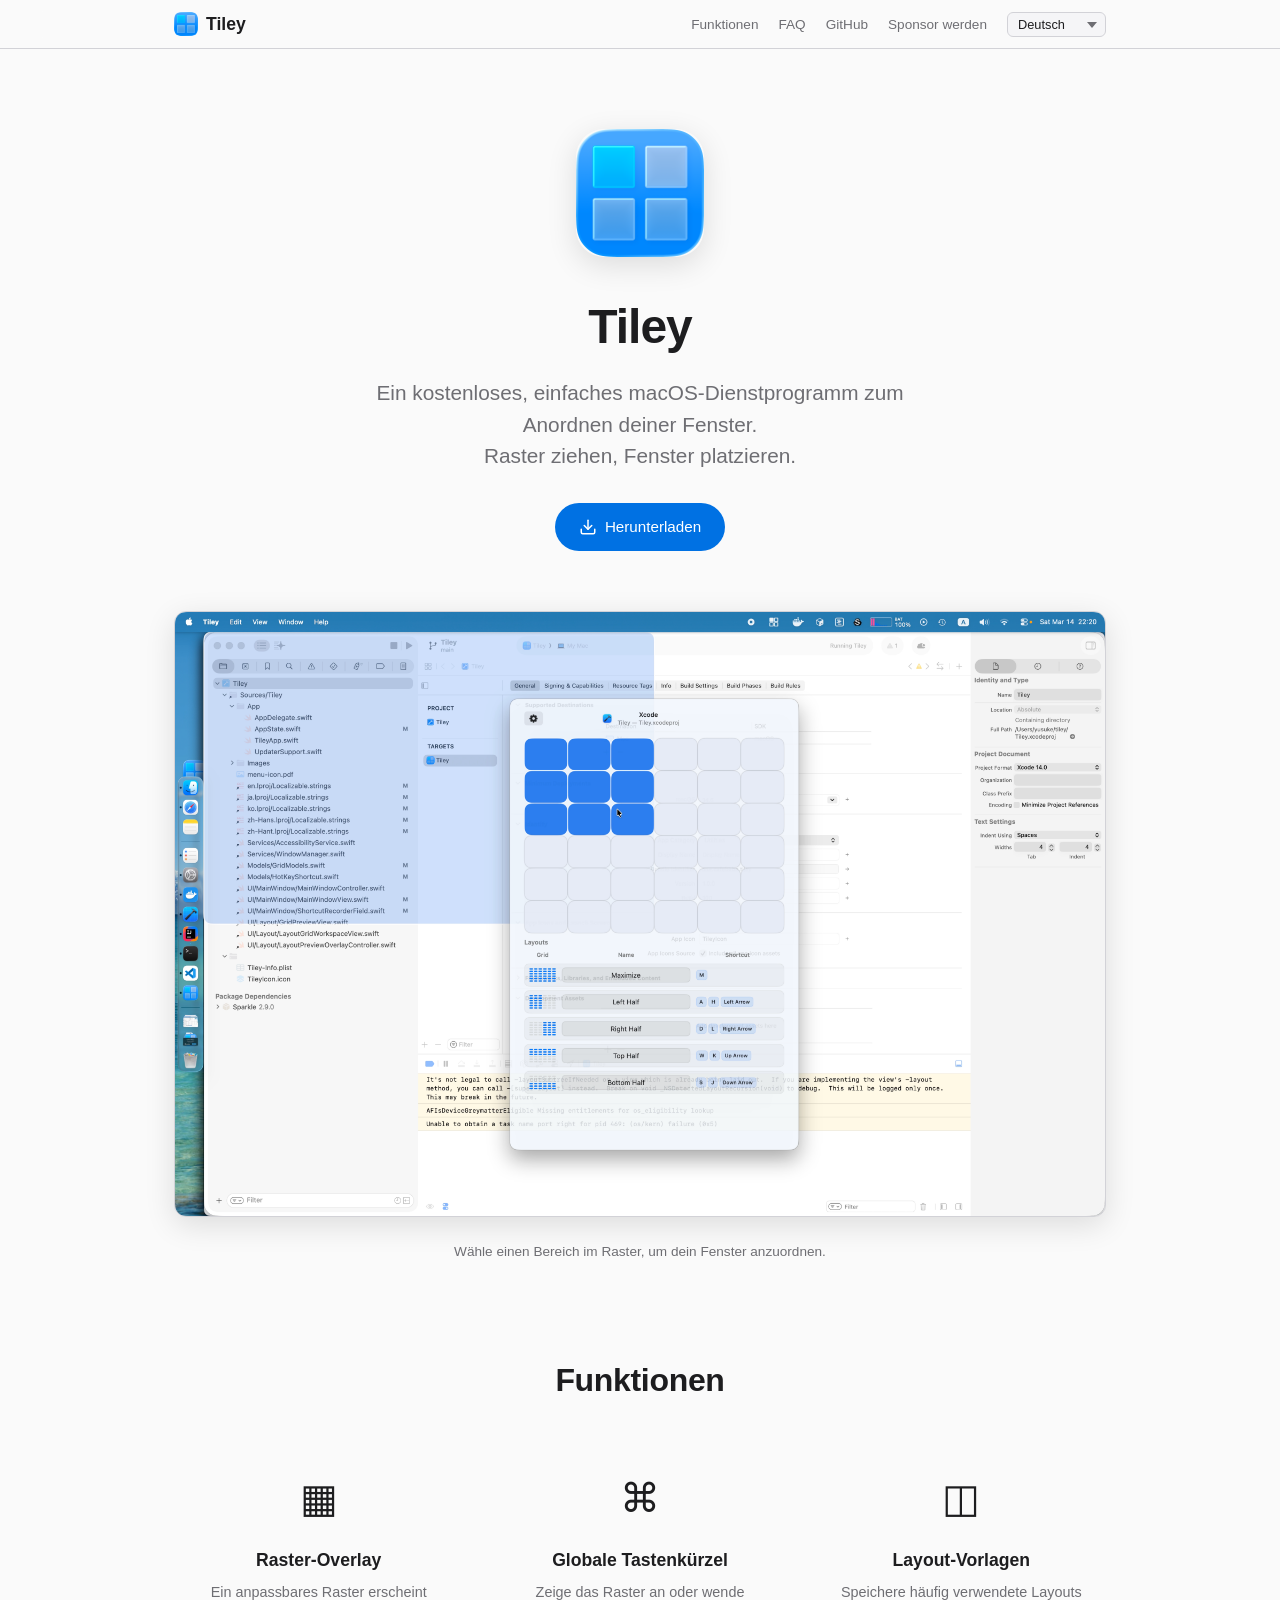
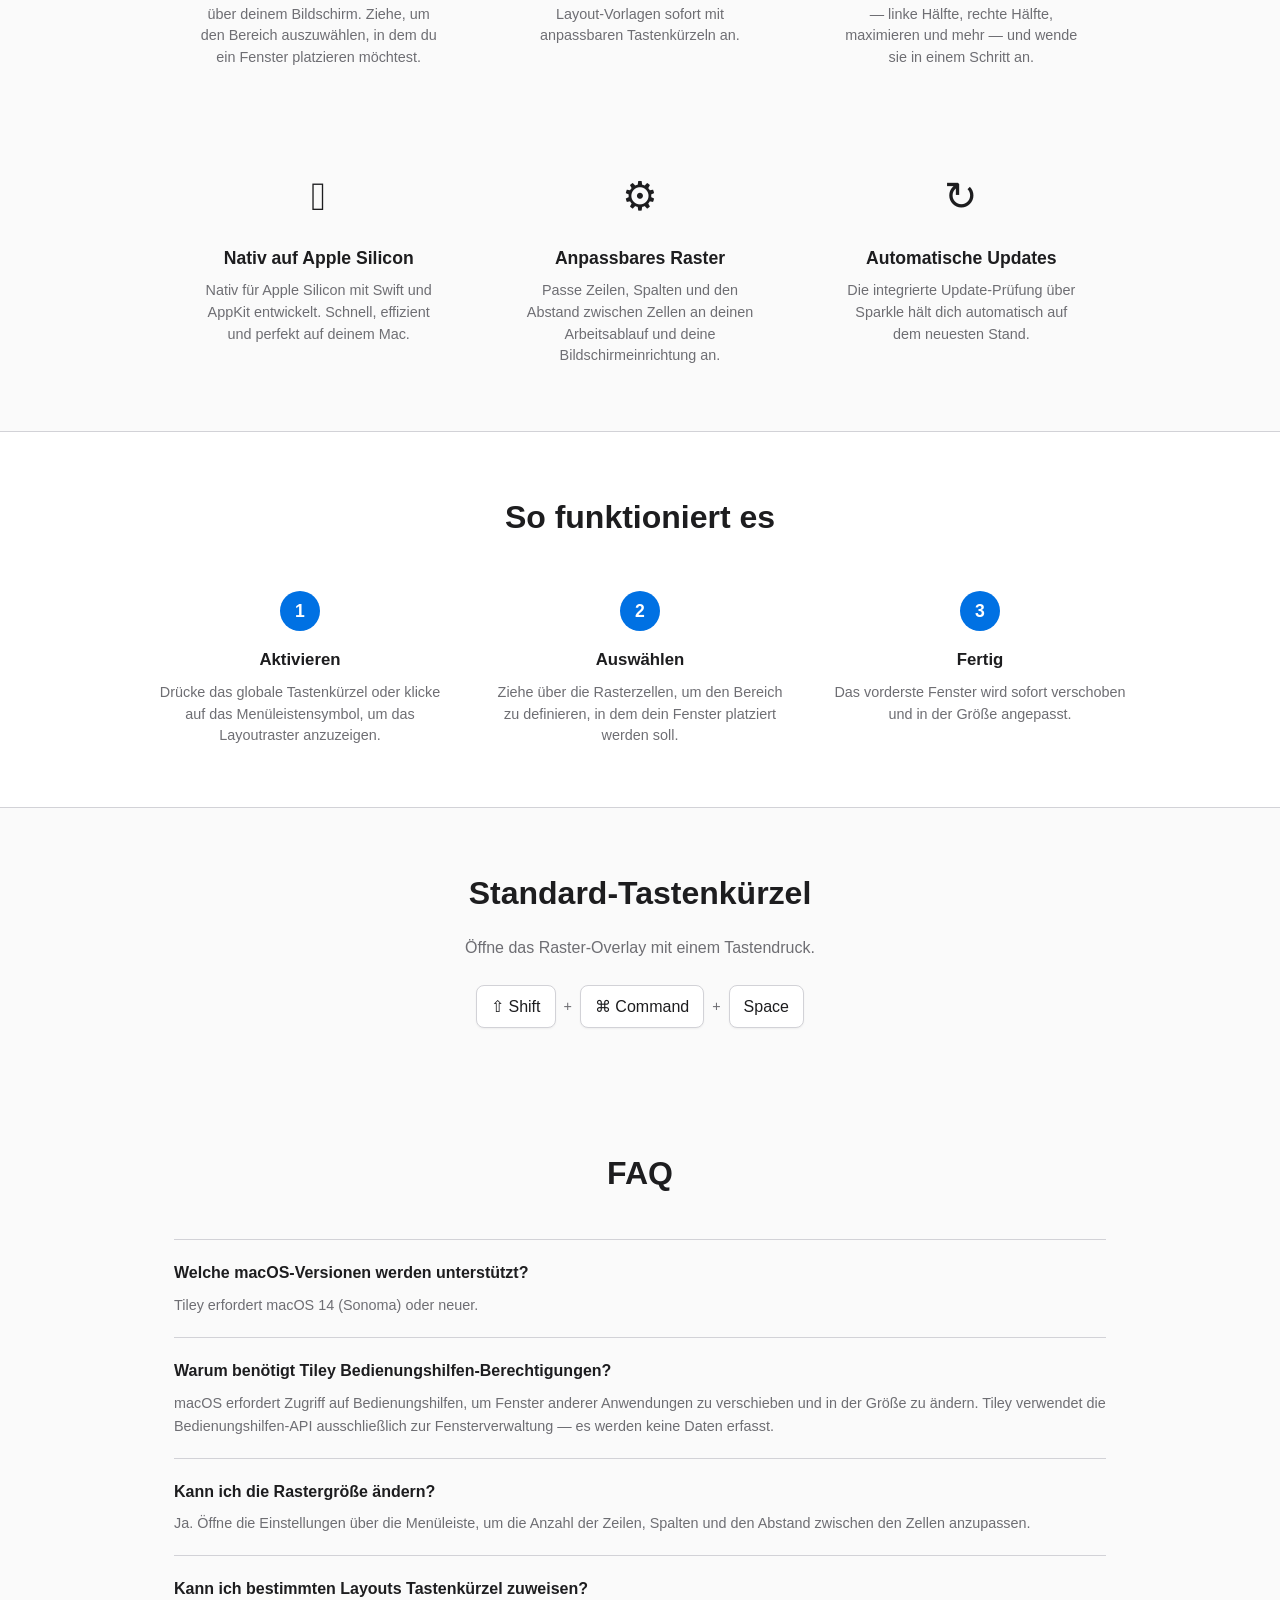
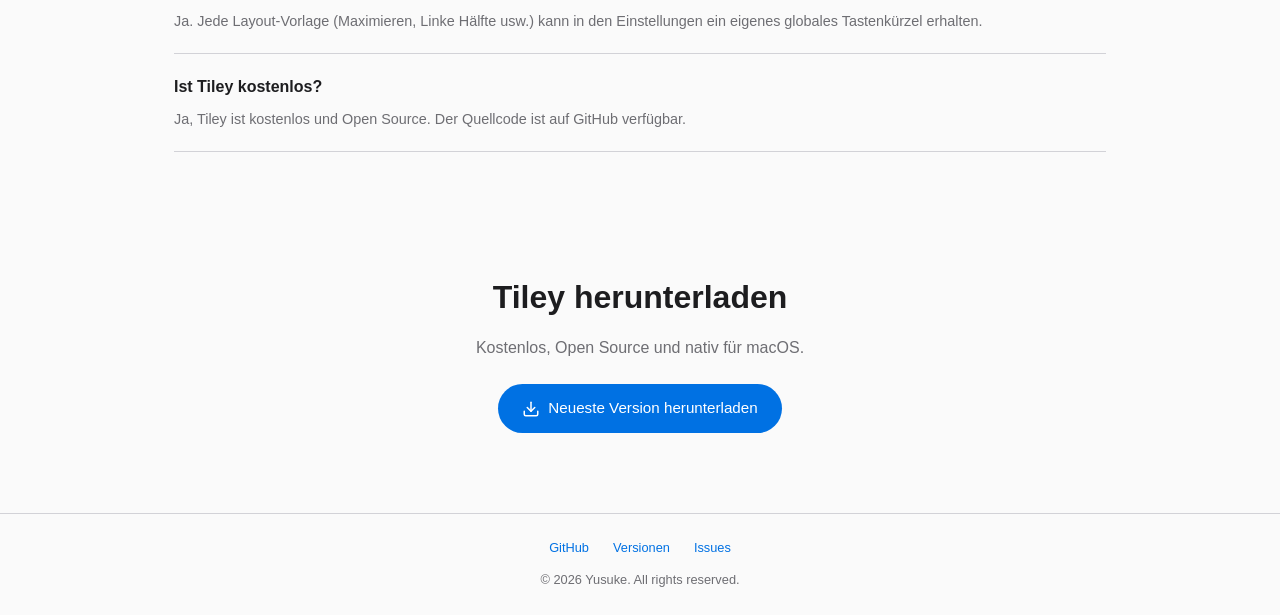
==== docs/de/index.html @ fc39bfea "Update localized documentation: Add sponsor links and refine hero tagline - Add "Become a Sponsor" l" ====
<!DOCTYPE html>
<html lang="de">
<head>
  <meta charset="UTF-8">
  <meta name="viewport" content="width=device-width, initial-scale=1.0">
  <title>Tiley — Fenster mühelos anordnen</title>
  <meta name="description" content="Ein einfaches macOS-Dienstprogramm zum Anordnen deiner Fenster. Raster ziehen, Fenster platzieren.">
  <meta property="og:title" content="Tiley — Fenster mühelos anordnen">
  <meta property="og:description" content="Ein einfaches macOS-Dienstprogramm zum Anordnen deiner Fenster.">
  <meta property="og:type" content="website">
  <meta property="og:url" content="https://yusuke.github.io/tiley/de/">
  <meta property="og:image" content="https://yusuke.github.io/tiley/assets/images/og-image.png">
  <meta property="og:image:width" content="1200">
  <meta property="og:image:height" content="630">
  <meta name="twitter:card" content="summary_large_image">
  <meta name="twitter:title" content="Tiley — Fenster mühelos anordnen">
  <meta name="twitter:description" content="Ein einfaches macOS-Dienstprogramm zum Anordnen deiner Fenster.">
  <meta name="twitter:image" content="https://yusuke.github.io/tiley/assets/images/og-image.png">
  <link rel="alternate" hreflang="en" href="https://yusuke.github.io/tiley/">
  <link rel="alternate" hreflang="ja" href="https://yusuke.github.io/tiley/ja/">
  <link rel="alternate" hreflang="ko" href="https://yusuke.github.io/tiley/ko/">
  <link rel="alternate" hreflang="zh-Hans" href="https://yusuke.github.io/tiley/zh-Hans/">
  <link rel="alternate" hreflang="zh-Hant" href="https://yusuke.github.io/tiley/zh-Hant/">
  <link rel="alternate" hreflang="es" href="https://yusuke.github.io/tiley/es/">
  <link rel="alternate" hreflang="de" href="https://yusuke.github.io/tiley/de/">
  <link rel="alternate" hreflang="fr" href="https://yusuke.github.io/tiley/fr/">
  <link rel="alternate" hreflang="pt-BR" href="https://yusuke.github.io/tiley/pt-BR/">
  <link rel="alternate" hreflang="ru" href="https://yusuke.github.io/tiley/ru/">
  <link rel="alternate" hreflang="it" href="https://yusuke.github.io/tiley/it/">
  <link rel="alternate" hreflang="x-default" href="https://yusuke.github.io/tiley/">
  <link rel="icon" type="image/png" href="../favicon.png">
  <link rel="stylesheet" href="../style.css">
</head>
<body>

  <nav class="nav">
    <div class="nav-inner">
      <a href="../" class="nav-brand"><img src="../assets/images/icon.png" alt="Tiley" width="24" height="24">Tiley</a>
      <ul class="nav-links">
        <li><a href="#features">Funktionen</a></li>
        <li><a href="#faq">FAQ</a></li>
        <li><a href="https://github.com/yusuke/tiley" target="_blank" rel="noopener">GitHub</a></li>
        <li><a href="https://github.com/sponsors/yusuke" target="_blank" rel="noopener">Sponsor werden</a></li>
        <li class="lang-switcher">
          <select onchange="location.href=this.value">
            <option value="../">English</option>
            <option value="../ja/">日本語</option>
            <option value="../ko/">한국어</option>
            <option value="../zh-Hans/">简体中文</option>
            <option value="../zh-Hant/">繁體中文</option>
            <option value="../es/">Español</option>
            <option value="./" selected>Deutsch</option>
            <option value="../fr/">Français</option>
            <option value="../pt-BR/">Português</option>
            <option value="../ru/">Русский</option>
            <option value="../it/">Italiano</option>
          </select>
        </li>
      </ul>
    </div>
  </nav>

  <section class="hero">
    <img src="../assets/images/icon.png" alt="Tiley App-Symbol" class="hero-icon" width="128" height="128">
    <h1>Tiley</h1>
    <p class="tagline">Ein kostenloses, einfaches macOS-Dienstprogramm zum Anordnen deiner Fenster.<br>Raster ziehen, Fenster platzieren.</p>
    <div class="hero-actions">
      <a href="https://github.com/yusuke/tiley/releases/latest" class="btn btn-primary download-link">
        <svg viewBox="0 0 24 24" fill="none" stroke="currentColor" stroke-width="2" stroke-linecap="round" stroke-linejoin="round"><path d="M21 15v4a2 2 0 0 1-2 2H5a2 2 0 0 1-2-2v-4"/><polyline points="7 10 12 15 17 10"/><line x1="12" y1="15" x2="12" y2="3"/></svg>
        Herunterladen
      </a>
    </div>
  </section>

  <section class="screenshot-section">
    <div class="screenshot-window">
      <img src="../assets/images/screenshot-en.png" alt="Tiley Raster-Overlay – Bildschirmfoto" loading="lazy">
    </div>
    <p class="screenshot-caption">Wähle einen Bereich im Raster, um dein Fenster anzuordnen.</p>
  </section>

  <section class="features" id="features">
    <h2>Funktionen</h2>
    <div class="features-grid">
      <div class="feature-card">
        <span class="feature-icon" role="img" aria-label="Raster">&#9638;</span>
        <h3>Raster-Overlay</h3>
        <p>Ein anpassbares Raster erscheint über deinem Bildschirm. Ziehe, um den Bereich auszuwählen, in dem du ein Fenster platzieren möchtest.</p>
      </div>
      <div class="feature-card">
        <span class="feature-icon" role="img" aria-label="Tastatur">&#8984;</span>
        <h3>Globale Tastenkürzel</h3>
        <p>Zeige das Raster an oder wende Layout-Vorlagen sofort mit anpassbaren Tastenkürzeln an.</p>
      </div>
      <div class="feature-card">
        <span class="feature-icon" role="img" aria-label="Layout">&#9707;</span>
        <h3>Layout-Vorlagen</h3>
        <p>Speichere häufig verwendete Layouts — linke Hälfte, rechte Hälfte, maximieren und mehr — und wende sie in einem Schritt an.</p>
      </div>
      <div class="feature-card">
        <span class="feature-icon" role="img" aria-label="Apple Silicon">&#63743;</span>
        <h3>Nativ auf Apple Silicon</h3>
        <p>Nativ für Apple Silicon mit Swift und AppKit entwickelt. Schnell, effizient und perfekt auf deinem Mac.</p>
      </div>
      <div class="feature-card">
        <span class="feature-icon" role="img" aria-label="Anpassung">&#9881;</span>
        <h3>Anpassbares Raster</h3>
        <p>Passe Zeilen, Spalten und den Abstand zwischen Zellen an deinen Arbeitsablauf und deine Bildschirmeinrichtung an.</p>
      </div>
      <div class="feature-card">
        <span class="feature-icon" role="img" aria-label="Update">&#8635;</span>
        <h3>Automatische Updates</h3>
        <p>Die integrierte Update-Prüfung über Sparkle hält dich automatisch auf dem neuesten Stand.</p>
      </div>
    </div>
  </section>

  <section class="how-it-works">
    <div class="how-it-works-inner">
      <h2>So funktioniert es</h2>
      <div class="steps">
        <div class="step">
          <h3>Aktivieren</h3>
          <p>Drücke das globale Tastenkürzel oder klicke auf das Menüleistensymbol, um das Layoutraster anzuzeigen.</p>
        </div>
        <div class="step">
          <h3>Auswählen</h3>
          <p>Ziehe über die Rasterzellen, um den Bereich zu definieren, in dem dein Fenster platziert werden soll.</p>
        </div>
        <div class="step">
          <h3>Fertig</h3>
          <p>Das vorderste Fenster wird sofort verschoben und in der Größe angepasst.</p>
        </div>
      </div>
    </div>
  </section>

  <section class="shortcut-section">
    <h2>Standard-Tastenkürzel</h2>
    <p>Öffne das Raster-Overlay mit einem Tastendruck.</p>
    <div class="kbd-combo">
      <kbd>&#x21E7; Shift</kbd>
      <span class="kbd-plus">+</span>
      <kbd>&#x2318; Command</kbd>
      <span class="kbd-plus">+</span>
      <kbd>Space</kbd>
    </div>
  </section>

  <section class="faq" id="faq">
    <h2>FAQ</h2>
    <div class="faq-item">
      <h3 class="faq-question">Welche macOS-Versionen werden unterstützt?</h3>
      <p class="faq-answer">Tiley erfordert macOS 14 (Sonoma) oder neuer.</p>
    </div>
    <div class="faq-item">
      <h3 class="faq-question">Warum benötigt Tiley Bedienungshilfen-Berechtigungen?</h3>
      <p class="faq-answer">macOS erfordert Zugriff auf Bedienungshilfen, um Fenster anderer Anwendungen zu verschieben und in der Größe zu ändern. Tiley verwendet die Bedienungshilfen-API ausschließlich zur Fensterverwaltung — es werden keine Daten erfasst.</p>
    </div>
    <div class="faq-item">
      <h3 class="faq-question">Kann ich die Rastergröße ändern?</h3>
      <p class="faq-answer">Ja. Öffne die Einstellungen über die Menüleiste, um die Anzahl der Zeilen, Spalten und den Abstand zwischen den Zellen anzupassen.</p>
    </div>
    <div class="faq-item">
      <h3 class="faq-question">Kann ich bestimmten Layouts Tastenkürzel zuweisen?</h3>
      <p class="faq-answer">Ja. Jede Layout-Vorlage (Maximieren, Linke Hälfte usw.) kann in den Einstellungen ein eigenes globales Tastenkürzel erhalten.</p>
    </div>
    <div class="faq-item">
      <h3 class="faq-question">Ist Tiley kostenlos?</h3>
      <p class="faq-answer">Ja, Tiley ist kostenlos und Open Source. Der Quellcode ist auf GitHub verfügbar.</p>
    </div>
  </section>

  <section class="cta">
    <h2>Tiley herunterladen</h2>
    <p>Kostenlos, Open Source und nativ für macOS.</p>
    <a href="https://github.com/yusuke/tiley/releases/latest" class="btn btn-primary download-link">
      <svg viewBox="0 0 24 24" fill="none" stroke="currentColor" stroke-width="2" stroke-linecap="round" stroke-linejoin="round"><path d="M21 15v4a2 2 0 0 1-2 2H5a2 2 0 0 1-2-2v-4"/><polyline points="7 10 12 15 17 10"/><line x1="12" y1="15" x2="12" y2="3"/></svg>
      Neueste Version herunterladen
    </a>
  </section>

  <footer class="footer">
    <div class="footer-links">
      <a href="https://github.com/yusuke/tiley" target="_blank" rel="noopener">GitHub</a>
      <a href="https://github.com/yusuke/tiley/releases" target="_blank" rel="noopener">Versionen</a>
      <a href="https://github.com/yusuke/tiley/issues" target="_blank" rel="noopener">Issues</a>
    </div>
    <p>&copy; 2026 Yusuke. All rights reserved.</p>
  </footer>

  <script src="../download.js"></script>
</body>
</html>
---- docs/style.css ----
/* ===== Reset & Base ===== */
*,
*::before,
*::after {
  margin: 0;
  padding: 0;
  box-sizing: border-box;
}

:root {
  --color-bg: #fafafa;
  --color-surface: #ffffff;
  --color-text: #1d1d1f;
  --color-text-secondary: #6e6e73;
  --color-accent: #0071e3;
  --color-accent-hover: #0077ed;
  --color-border: #d2d2d7;
  --color-code-bg: #f5f5f7;
  --max-width: 980px;
  --radius: 12px;
  --shadow: 0 2px 12px rgba(0, 0, 0, 0.08);
  --shadow-lg: 0 8px 30px rgba(0, 0, 0, 0.12);
}

@media (prefers-color-scheme: dark) {
  :root {
    --color-bg: #000000;
    --color-surface: #1c1c1e;
    --color-text: #f5f5f7;
    --color-text-secondary: #a1a1a6;
    --color-accent: #2997ff;
    --color-accent-hover: #40a9ff;
    --color-border: #38383a;
    --color-code-bg: #2c2c2e;
    --shadow: 0 2px 12px rgba(0, 0, 0, 0.3);
    --shadow-lg: 0 8px 30px rgba(0, 0, 0, 0.4);
  }
}

html {
  font-family: -apple-system, BlinkMacSystemFont, "SF Pro Text", "Helvetica Neue", Arial, sans-serif;
  font-size: 16px;
  line-height: 1.6;
  color: var(--color-text);
  background: var(--color-bg);
  -webkit-font-smoothing: antialiased;
  -moz-osx-font-smoothing: grayscale;
}

body {
  min-height: 100vh;
  display: flex;
  flex-direction: column;
}

a {
  color: var(--color-accent);
  text-decoration: none;
}

a:hover {
  text-decoration: underline;
}

img {
  max-width: 100%;
  height: auto;
}

/* ===== Navigation ===== */
.nav {
  position: sticky;
  top: 0;
  z-index: 100;
  background: rgba(250, 250, 250, 0.8);
  backdrop-filter: saturate(180%) blur(20px);
  -webkit-backdrop-filter: saturate(180%) blur(20px);
  border-bottom: 1px solid var(--color-border);
}

@media (prefers-color-scheme: dark) {
  .nav {
    background: rgba(0, 0, 0, 0.8);
  }
}

.nav-inner {
  max-width: var(--max-width);
  margin: 0 auto;
  padding: 0 24px;
  height: 48px;
  display: flex;
  align-items: center;
  justify-content: space-between;
}

.nav-brand {
  font-size: 1.1rem;
  font-weight: 600;
  color: var(--color-text);
  text-decoration: none;
  display: flex;
  align-items: center;
  gap: 8px;
}

.nav-brand img {
  width: 24px;
  height: 24px;
  border-radius: 6px;
}

.nav-brand:hover {
  text-decoration: none;
}

.nav-links {
  display: flex;
  align-items: center;
  gap: 20px;
  list-style: none;
}

.nav-links a {
  font-size: 0.85rem;
  color: var(--color-text-secondary);
  transition: color 0.2s;
}

.nav-links a:hover {
  color: var(--color-text);
  text-decoration: none;
}

.lang-switcher {
  position: relative;
}

.lang-switcher select {
  appearance: none;
  -webkit-appearance: none;
  background: var(--color-code-bg);
  border: 1px solid var(--color-border);
  border-radius: 6px;
  padding: 4px 28px 4px 10px;
  font-size: 0.8rem;
  color: var(--color-text);
  cursor: pointer;
  background-image: url("data:image/svg+xml,%3Csvg xmlns='http://www.w3.org/2000/svg' width='10' height='6'%3E%3Cpath d='M0 0l5 6 5-6z' fill='%236e6e73'/%3E%3C/svg%3E");
  background-repeat: no-repeat;
  background-position: right 8px center;
}

/* ===== Hero ===== */
.hero {
  text-align: center;
  padding: 80px 24px 60px;
}

.hero-icon {
  width: 128px;
  height: 128px;
  border-radius: 28px;
  margin-bottom: 24px;
  box-shadow: var(--shadow-lg);
}

.hero h1 {
  font-size: 3rem;
  font-weight: 700;
  letter-spacing: -0.02em;
  margin-bottom: 12px;
}

.hero .tagline {
  font-size: 1.3rem;
  color: var(--color-text-secondary);
  max-width: 600px;
  margin: 0 auto 32px;
  line-height: 1.5;
}

.hero-actions {
  display: flex;
  gap: 16px;
  justify-content: center;
  flex-wrap: wrap;
}

.btn {
  display: inline-flex;
  align-items: center;
  gap: 8px;
  padding: 12px 24px;
  border-radius: 980px;
  font-size: 0.95rem;
  font-weight: 500;
  transition: all 0.2s;
  cursor: pointer;
  border: none;
  text-decoration: none;
}

.btn:hover {
  text-decoration: none;
}

.btn-primary {
  background: var(--color-accent);
  color: #fff;
}

.btn-primary:hover {
  background: var(--color-accent-hover);
}

.btn-secondary {
  background: var(--color-code-bg);
  color: var(--color-text);
  border: 1px solid var(--color-border);
}

.btn-secondary:hover {
  background: var(--color-border);
}

.btn-sponsor {
  background: #fdeef3;
  color: #bf3989;
  border: 1px solid #f0c4d6;
}

.btn-sponsor:hover {
  background: #fce0eb;
}

.btn-sponsor svg {
  fill: #bf3989;
}

@media (prefers-color-scheme: dark) {
  .btn-sponsor {
    background: #2d1520;
    color: #f778ba;
    border-color: #5c2d42;
  }

  .btn-sponsor:hover {
    background: #3d1f2e;
  }

  .btn-sponsor svg {
    fill: #f778ba;
  }
}

.btn svg {
  width: 18px;
  height: 18px;
}

/* ===== Screenshot ===== */
.screenshot-section {
  max-width: var(--max-width);
  margin: 0 auto;
  padding: 0 24px 60px;
  text-align: center;
}

.screenshot-window {
  background: var(--color-surface);
  border-radius: var(--radius);
  box-shadow: var(--shadow-lg);
  overflow: hidden;
  border: 1px solid var(--color-border);
  display: inline-block;
  max-width: 960px;
  width: 100%;
}

.screenshot-window img {
  display: block;
  width: 100%;
}

.screenshot-caption {
  font-size: 0.85rem;
  color: var(--color-text-secondary);
  margin-top: 16px;
}

/* ===== Features ===== */
.features {
  max-width: var(--max-width);
  margin: 0 auto;
  padding: 32px 24px;
}

.features h2 {
  text-align: center;
  font-size: 2rem;
  font-weight: 700;
  margin-bottom: 28px;
  letter-spacing: -0.01em;
}

.features-grid {
  display: grid;
  grid-template-columns: repeat(3, 1fr);
  gap: 32px;
}

.feature-card {
  text-align: center;
  padding: 32px 24px;
}

.feature-icon {
  font-size: 2.5rem;
  margin-bottom: 16px;
  display: block;
}

.feature-card h3 {
  font-size: 1.1rem;
  font-weight: 600;
  margin-bottom: 8px;
}

.feature-card p {
  font-size: 0.9rem;
  color: var(--color-text-secondary);
  line-height: 1.5;
}

/* ===== How It Works ===== */
.how-it-works {
  background: var(--color-surface);
  border-top: 1px solid var(--color-border);
  border-bottom: 1px solid var(--color-border);
  padding: 60px 24px;
}

.how-it-works-inner {
  max-width: var(--max-width);
  margin: 0 auto;
}

.how-it-works h2 {
  text-align: center;
  font-size: 2rem;
  font-weight: 700;
  margin-bottom: 48px;
}

.steps {
  display: grid;
  grid-template-columns: repeat(3, 1fr);
  gap: 40px;
  counter-reset: step;
}

.step {
  text-align: center;
  counter-increment: step;
}

.step::before {
  content: counter(step);
  display: inline-flex;
  align-items: center;
  justify-content: center;
  width: 40px;
  height: 40px;
  border-radius: 50%;
  background: var(--color-accent);
  color: #fff;
  font-size: 1.1rem;
  font-weight: 600;
  margin-bottom: 16px;
}

.step h3 {
  font-size: 1.05rem;
  font-weight: 600;
  margin-bottom: 8px;
}

.step p {
  font-size: 0.9rem;
  color: var(--color-text-secondary);
  line-height: 1.5;
}

/* ===== Shortcut ===== */
.shortcut-section {
  max-width: var(--max-width);
  margin: 0 auto;
  padding: 60px 24px;
  text-align: center;
}

.shortcut-section h2 {
  font-size: 2rem;
  font-weight: 700;
  margin-bottom: 16px;
}

.shortcut-section p {
  color: var(--color-text-secondary);
  margin-bottom: 24px;
}

.kbd-combo {
  display: inline-flex;
  gap: 8px;
  align-items: center;
}

kbd {
  display: inline-block;
  padding: 8px 14px;
  font-family: -apple-system, BlinkMacSystemFont, "SF Pro Text", sans-serif;
  font-size: 1rem;
  font-weight: 500;
  color: var(--color-text);
  background: var(--color-surface);
  border: 1px solid var(--color-border);
  border-radius: 8px;
  box-shadow: 0 1px 2px rgba(0, 0, 0, 0.05);
}

.kbd-plus {
  color: var(--color-text-secondary);
  font-size: 0.9rem;
}

/* ===== FAQ ===== */
.faq {
  max-width: var(--max-width);
  margin: 0 auto;
  padding: 60px 24px;
}

.faq h2 {
  text-align: center;
  font-size: 2rem;
  font-weight: 700;
  margin-bottom: 40px;
}

.faq-item {
  border-bottom: 1px solid var(--color-border);
  padding: 20px 0;
}

.faq-item:first-of-type {
  border-top: 1px solid var(--color-border);
}

.faq-question {
  font-size: 1rem;
  font-weight: 600;
}

.faq-item .faq-answer {
  margin-top: 8px;
  font-size: 0.9rem;
  color: var(--color-text-secondary);
  line-height: 1.6;
}

/* ===== CTA ===== */
.cta {
  text-align: center;
  padding: 60px 24px 80px;
}

.cta h2 {
  font-size: 2rem;
  font-weight: 700;
  margin-bottom: 12px;
}

.cta p {
  color: var(--color-text-secondary);
  margin-bottom: 24px;
}

/* ===== Footer ===== */
.footer {
  margin-top: auto;
  border-top: 1px solid var(--color-border);
  padding: 24px;
  text-align: center;
  font-size: 0.8rem;
  color: var(--color-text-secondary);
}

.footer-links {
  display: flex;
  justify-content: center;
  gap: 24px;
  margin-bottom: 12px;
}

/* ===== Responsive ===== */
@media (max-width: 768px) {
  .hero h1 {
    font-size: 2.2rem;
  }

  .hero .tagline {
    font-size: 1.1rem;
  }

  .features-grid,
  .steps {
    grid-template-columns: 1fr;
    gap: 24px;
  }

  .nav-links {
    gap: 12px;
  }
}

@media (max-width: 480px) {
  .hero {
    padding: 60px 16px 40px;
  }

  .hero h1 {
    font-size: 1.8rem;
  }

  .hero-actions {
    flex-direction: column;
    align-items: center;
  }

  .btn {
    width: 100%;
    max-width: 280px;
    justify-content: center;
  }
}
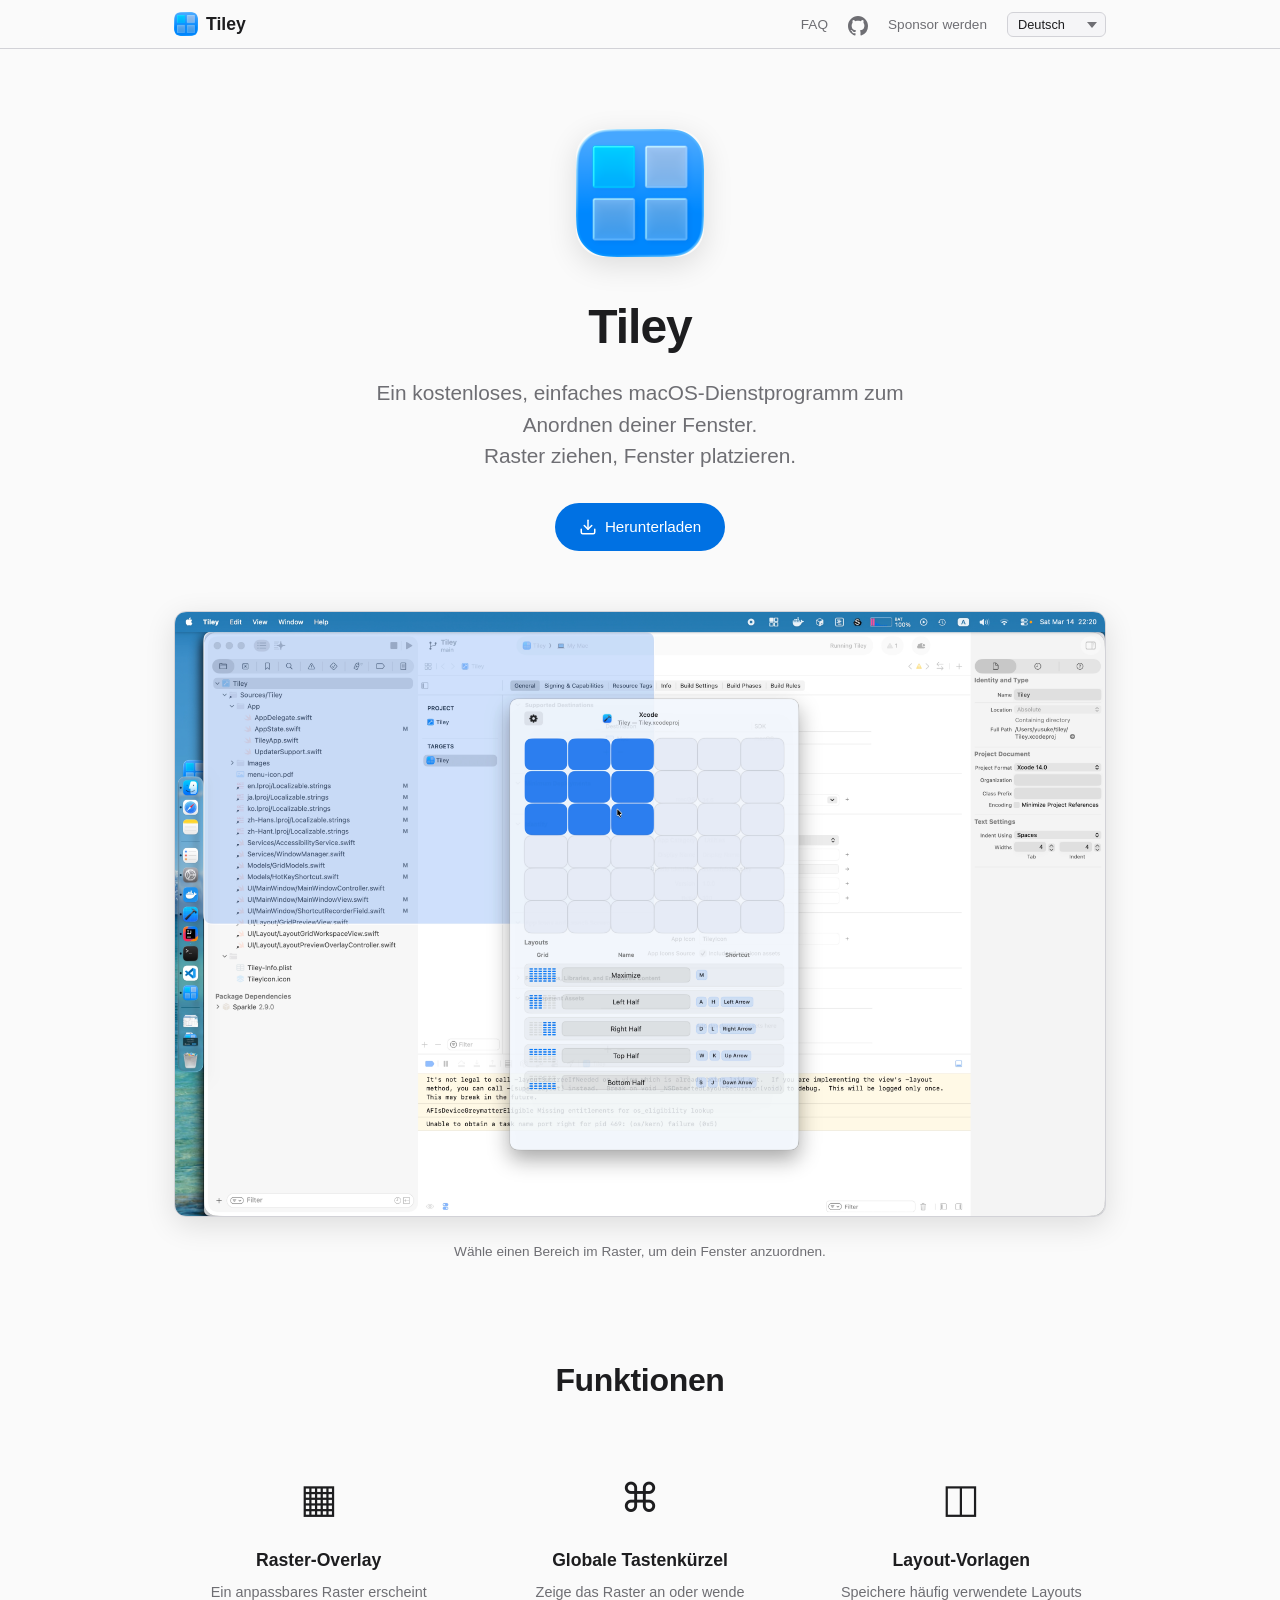
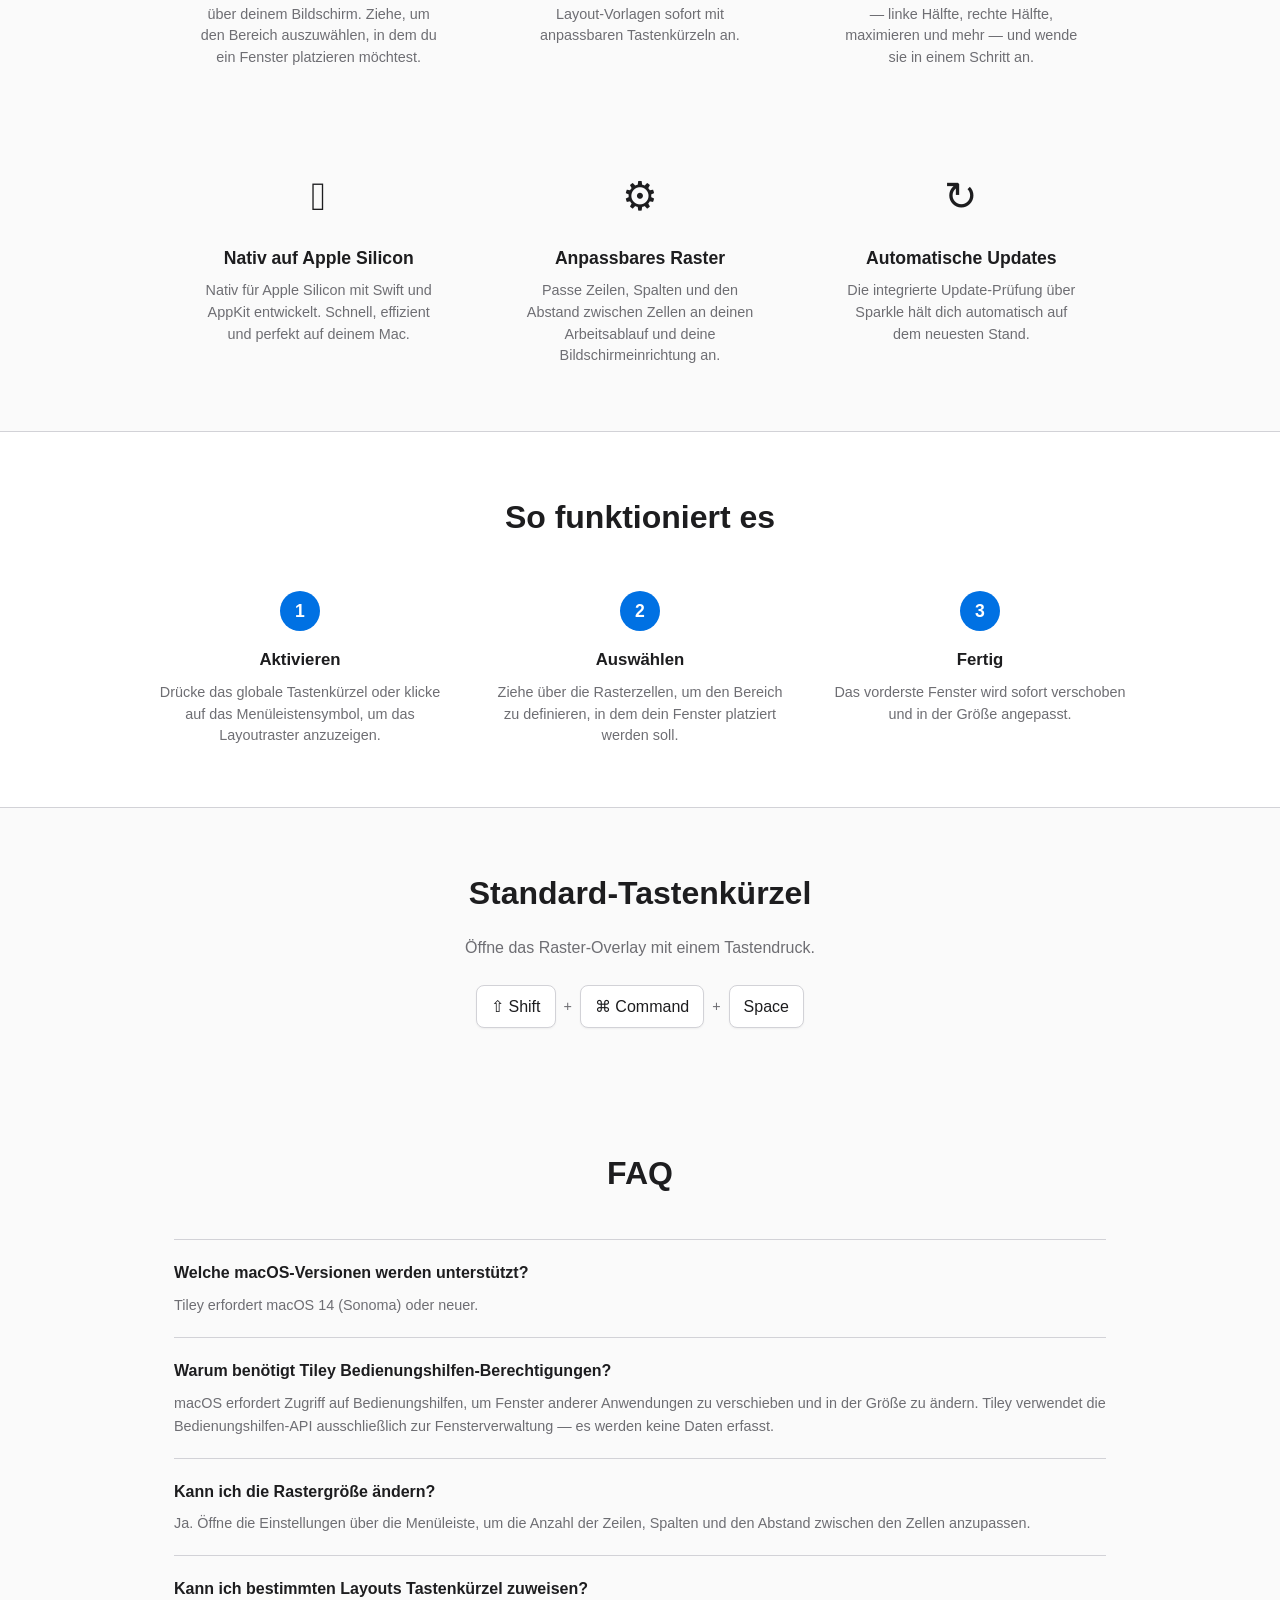
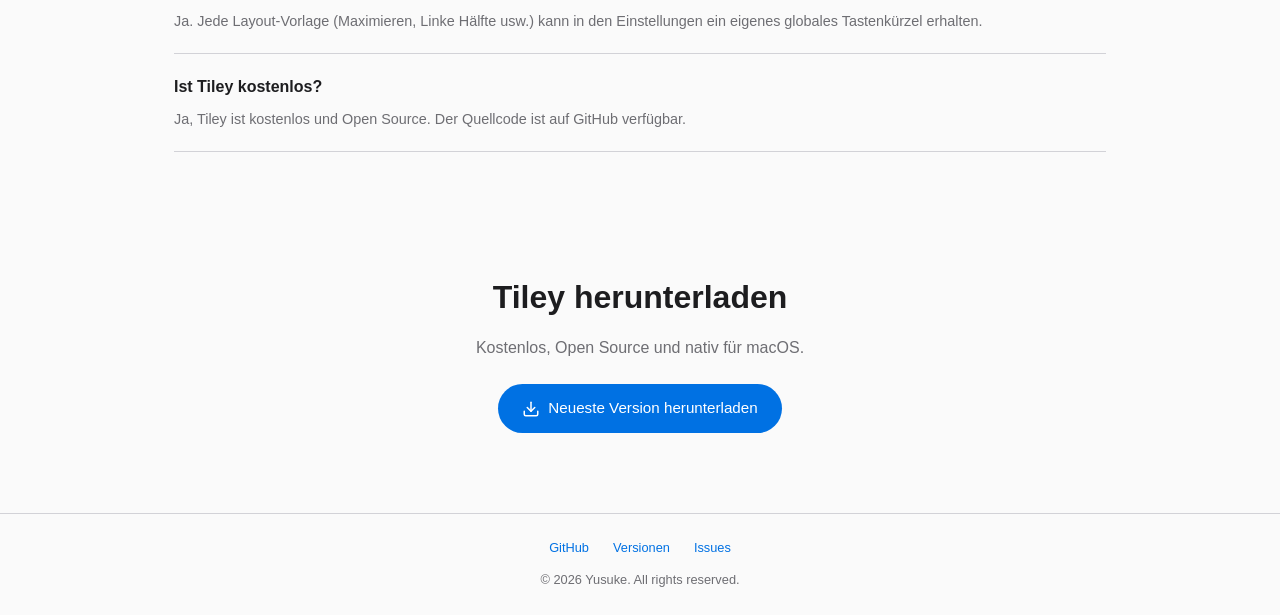
==== commit 5d6027f6: "Update navigation menus, introduce GitHub icon, and prepare for v1.2.2 release - Replace "GitHub" te" ====
--- a/docs/de/index.html
+++ b/docs/de/index.html
@@ -37,9 +37,8 @@
     <div class="nav-inner">
       <a href="../" class="nav-brand"><img src="../assets/images/icon.png" alt="Tiley" width="24" height="24">Tiley</a>
       <ul class="nav-links">
-        <li><a href="#features">Funktionen</a></li>
         <li><a href="#faq">FAQ</a></li>
-        <li><a href="https://github.com/yusuke/tiley" target="_blank" rel="noopener">GitHub</a></li>
+        <li><a href="https://github.com/yusuke/tiley" target="_blank" rel="noopener" class="github-icon"><svg viewBox="0 0 16 16" aria-label="GitHub"><path d="M8 0C3.58 0 0 3.58 0 8c0 3.54 2.29 6.53 5.47 7.59.4.07.55-.17.55-.38 0-.19-.01-.82-.01-1.49-2.01.37-2.53-.49-2.69-.94-.09-.23-.48-.94-.82-1.13-.28-.15-.68-.52-.01-.53.63-.01 1.08.58 1.23.82.72 1.21 1.87.87 2.33.66.07-.52.28-.87.51-1.07-1.78-.2-3.64-.89-3.64-3.95 0-.87.31-1.59.82-2.15-.08-.2-.36-1.02.08-2.12 0 0 .67-.21 2.2.82.64-.18 1.32-.27 2-.27s1.36.09 2 .27c1.53-1.04 2.2-.82 2.2-.82.44 1.1.16 1.92.08 2.12.51.56.82 1.27.82 2.15 0 3.07-1.87 3.75-3.65 3.95.29.25.54.73.54 1.48 0 1.07-.01 1.93-.01 2.2 0 .21.15.46.55.38A8.01 8.01 0 0016 8c0-4.42-3.58-8-8-8z"/></svg></a></li>
         <li><a href="https://github.com/sponsors/yusuke" target="_blank" rel="noopener">Sponsor werden</a></li>
         <li class="lang-switcher">
           <select onchange="location.href=this.value">
--- a/docs/style.css
+++ b/docs/style.css
@@ -132,6 +132,18 @@
   text-decoration: none;
 }
 
+.nav-links .github-icon svg {
+  width: 20px;
+  height: 20px;
+  fill: var(--color-text-secondary);
+  transition: fill 0.2s;
+  vertical-align: middle;
+}
+
+.nav-links .github-icon:hover svg {
+  fill: var(--color-text);
+}
+
 .lang-switcher {
   position: relative;
 }
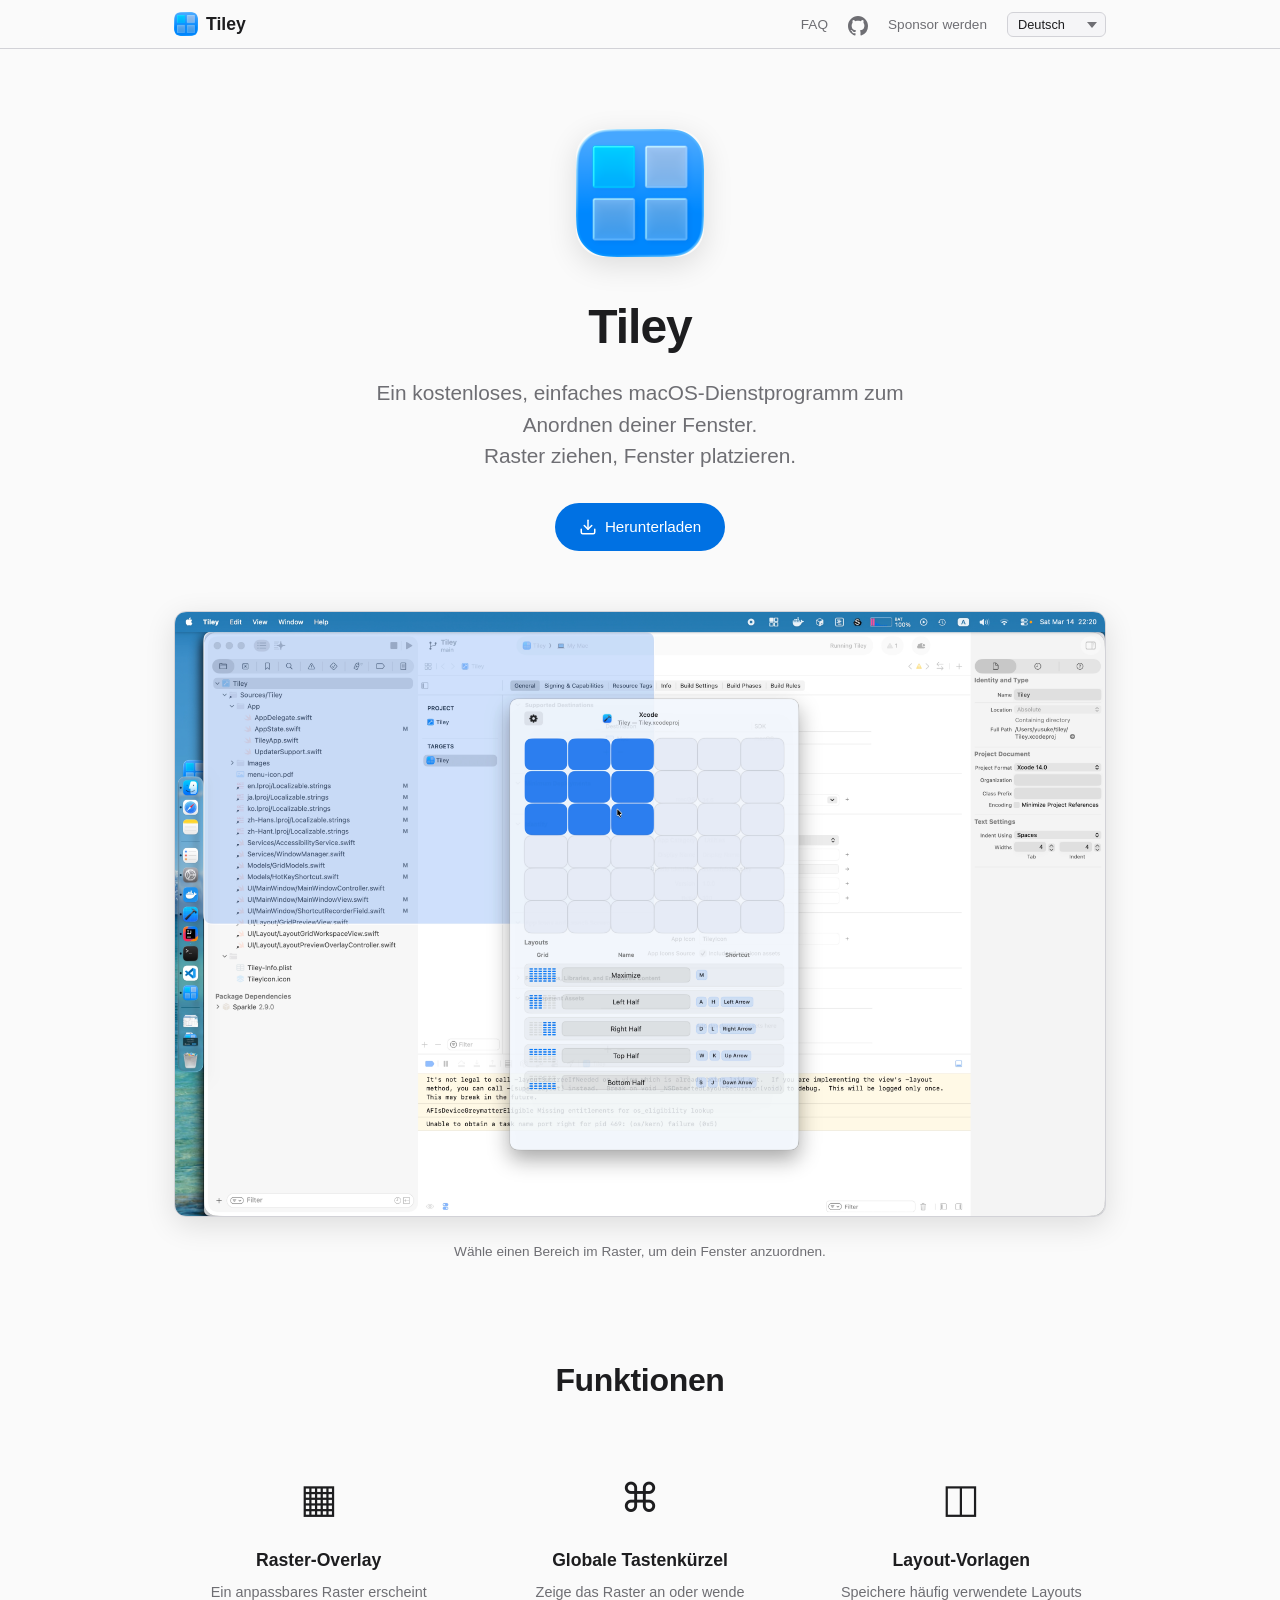
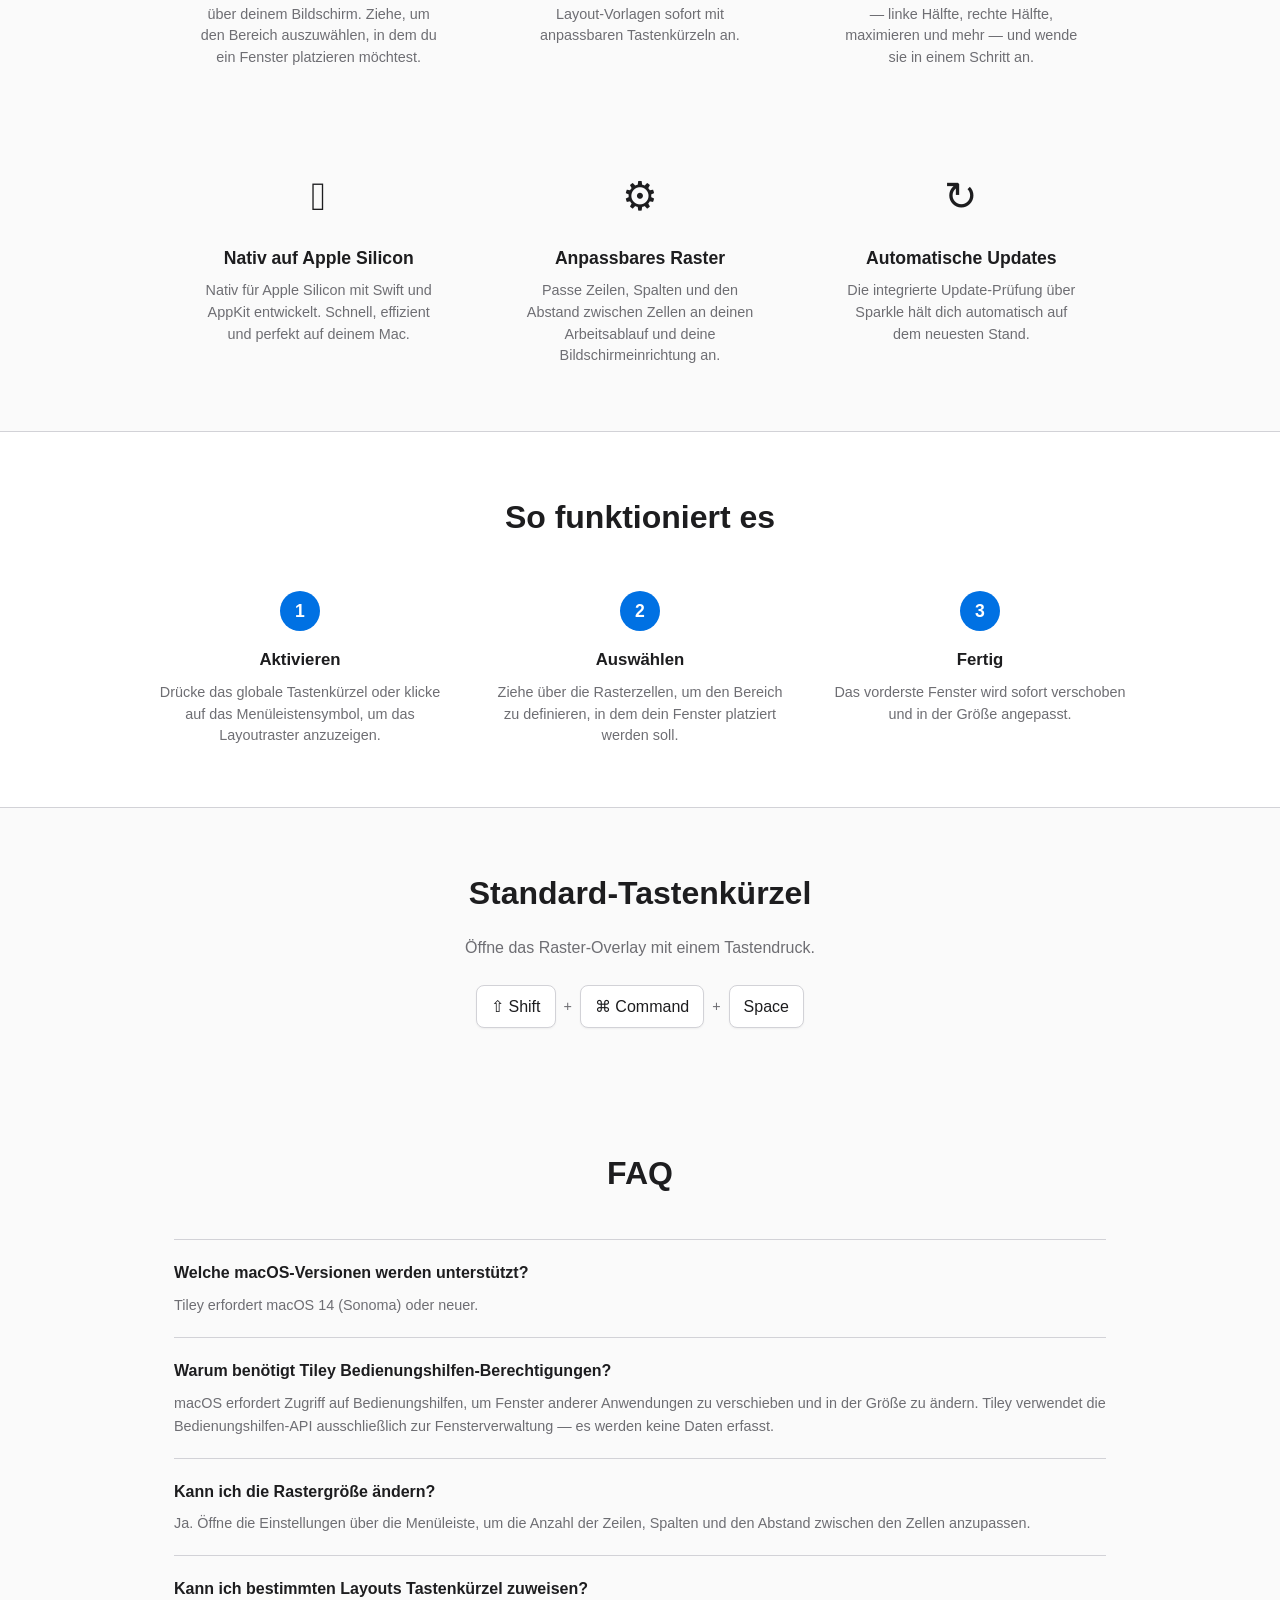
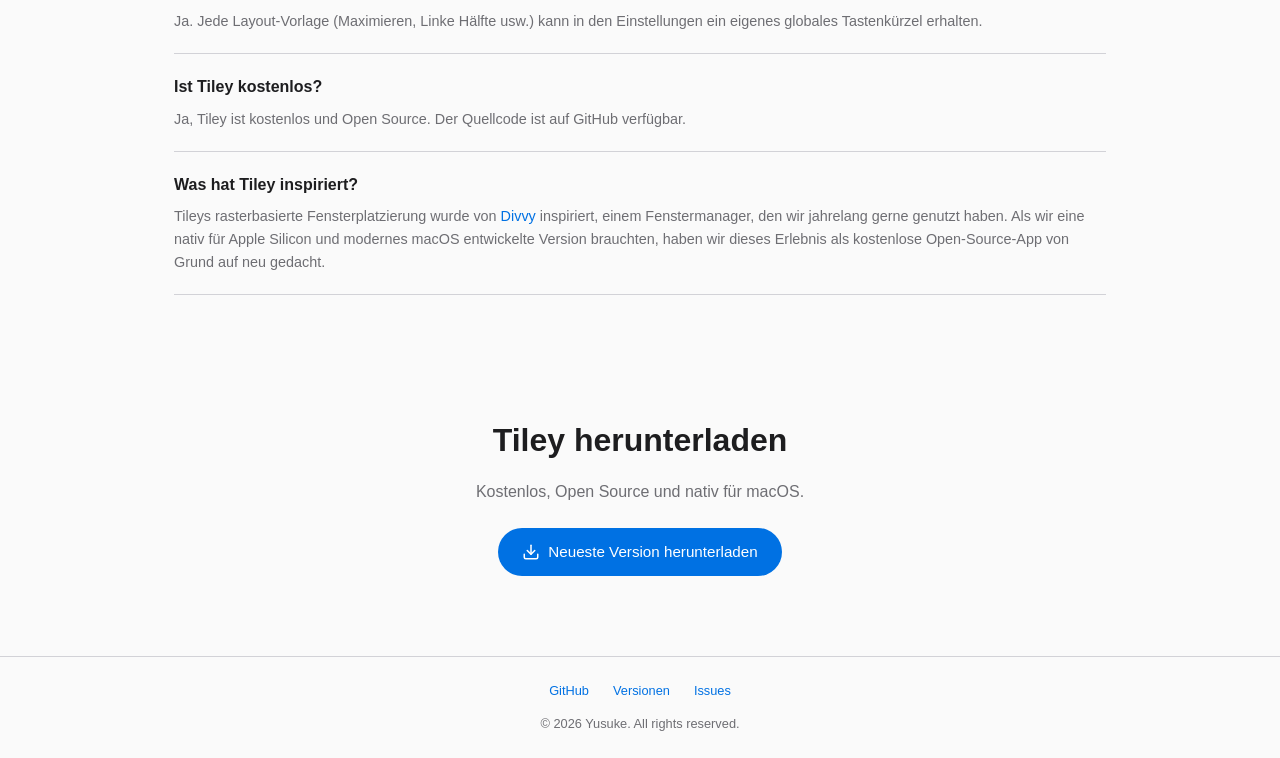
==== commit e130c9c4: "Add FAQ entry about Tiley's inspiration to all localized documentation - Introduce a new FAQ item de" ====
--- a/docs/de/index.html
+++ b/docs/de/index.html
@@ -168,6 +168,10 @@
       <h3 class="faq-question">Ist Tiley kostenlos?</h3>
       <p class="faq-answer">Ja, Tiley ist kostenlos und Open Source. Der Quellcode ist auf GitHub verfügbar.</p>
     </div>
+    <div class="faq-item">
+      <h3 class="faq-question">Was hat Tiley inspiriert?</h3>
+      <p class="faq-answer">Tileys rasterbasierte Fensterplatzierung wurde von <a href="https://mizage.com/divvy/" target="_blank" rel="noopener">Divvy</a> inspiriert, einem Fenstermanager, den wir jahrelang gerne genutzt haben. Als wir eine nativ für Apple Silicon und modernes macOS entwickelte Version brauchten, haben wir dieses Erlebnis als kostenlose Open-Source-App von Grund auf neu gedacht.</p>
+    </div>
   </section>
 
   <section class="cta">
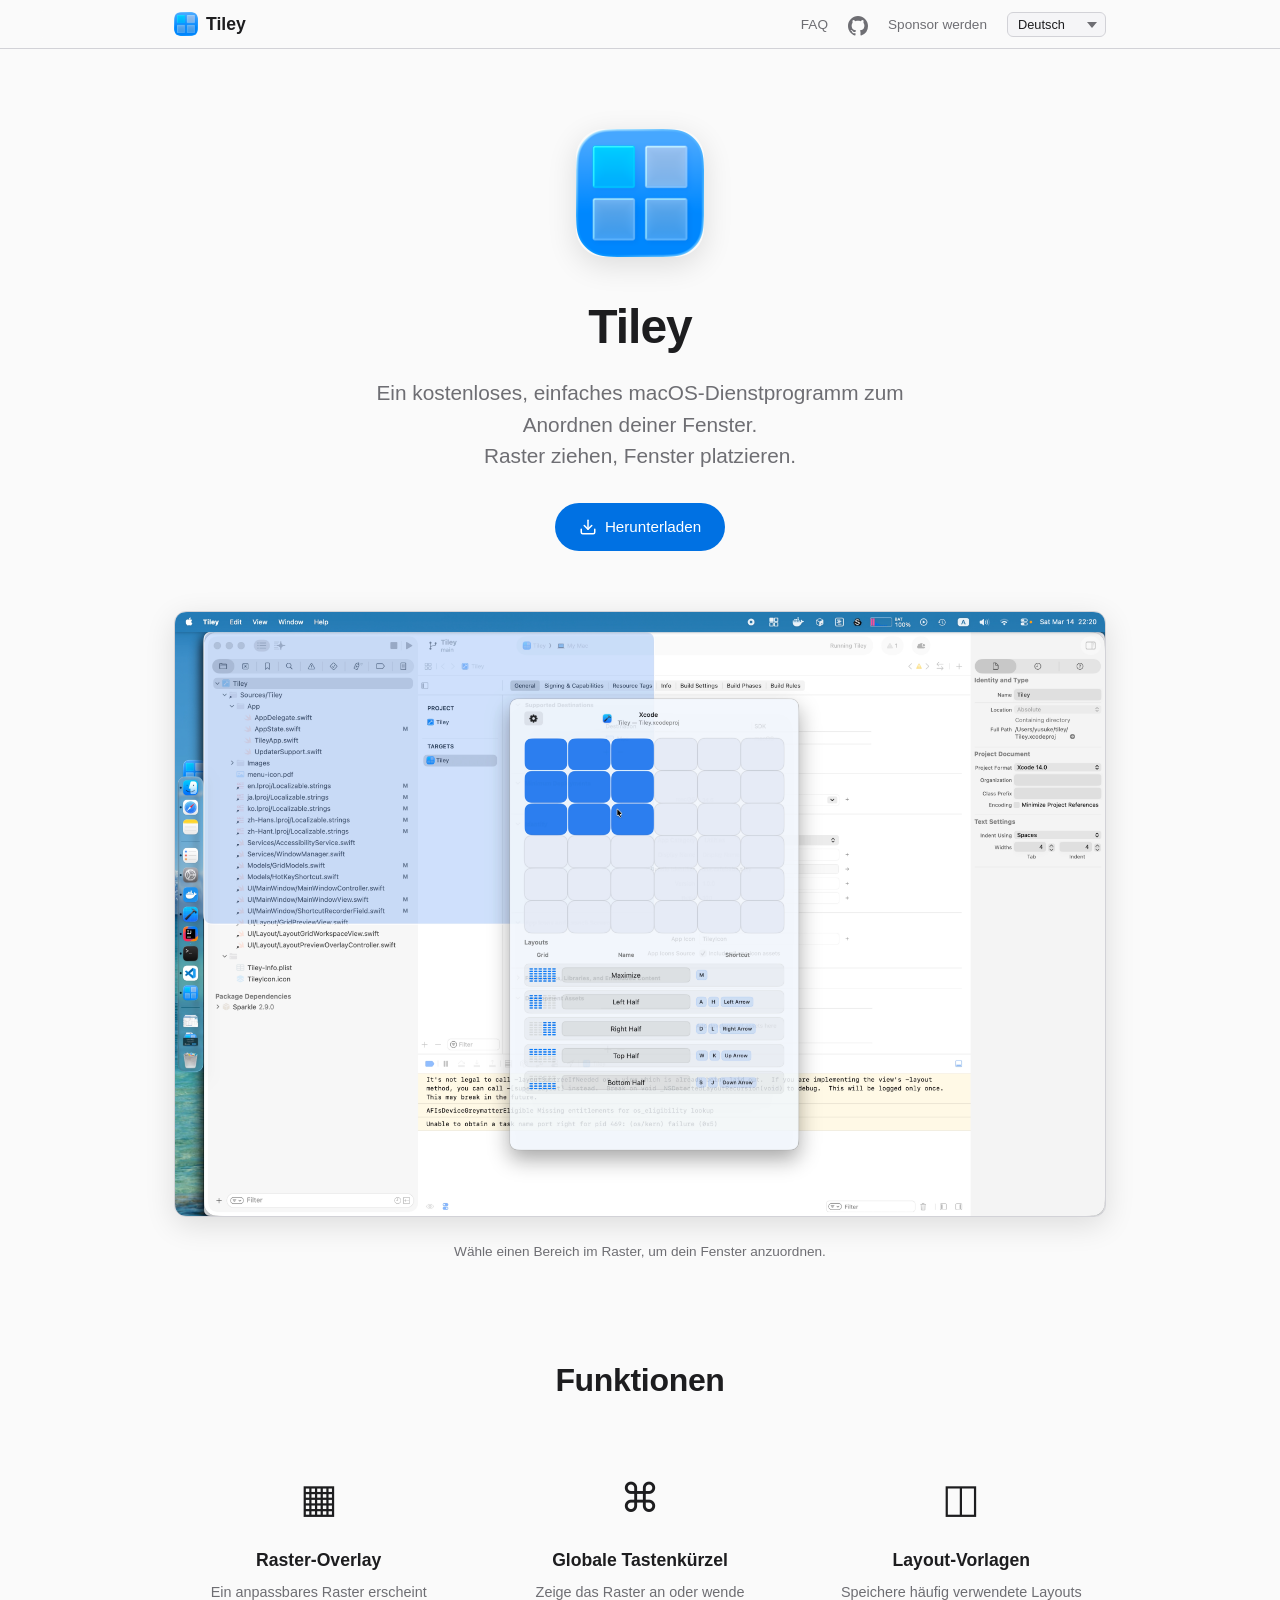
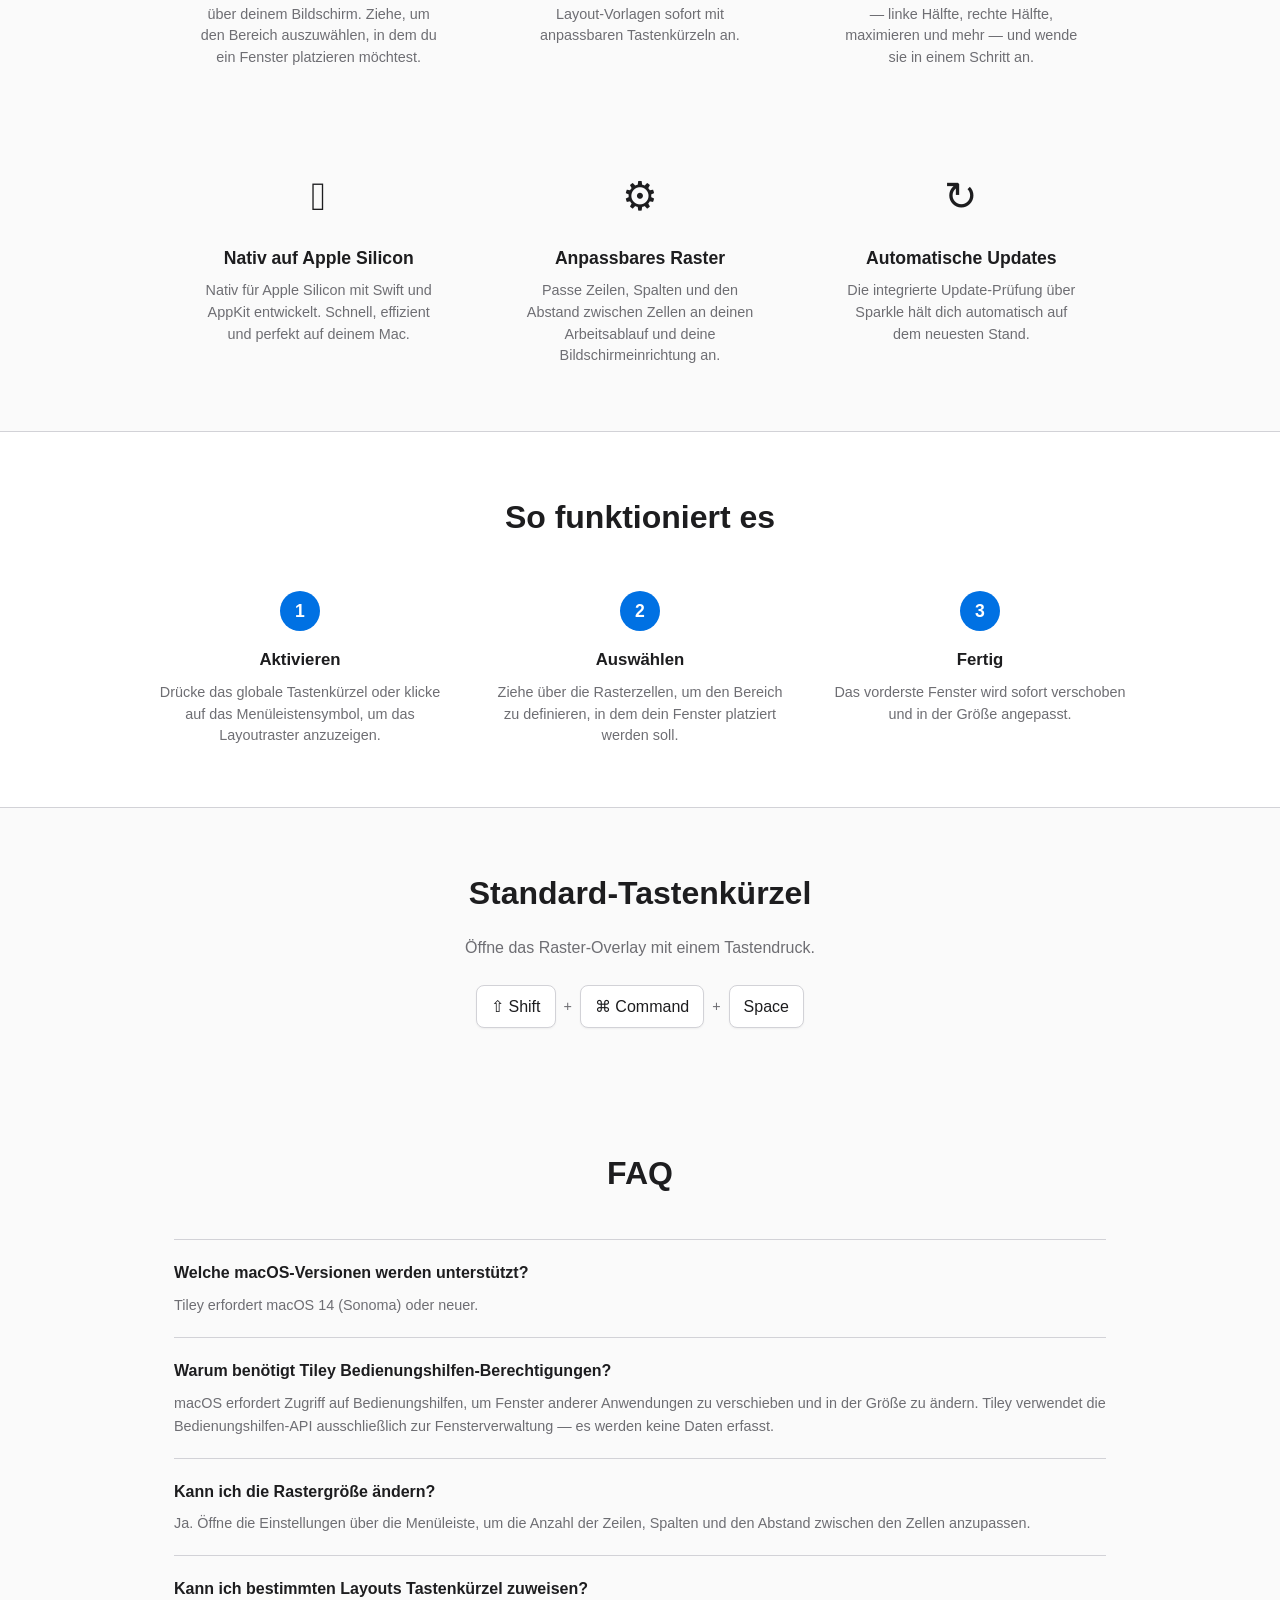
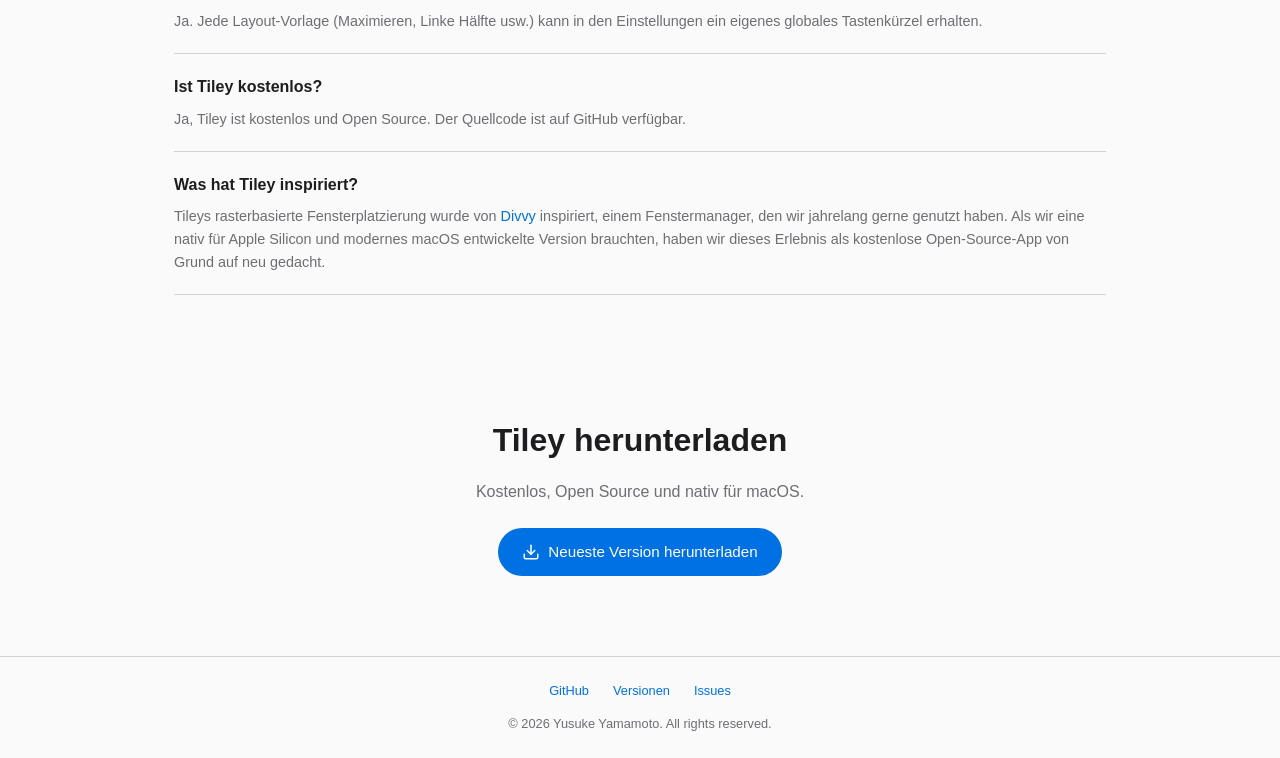
==== commit 4ce56b3c: "Update copyright footer to use "Yusuke Yamamoto" in all localized documentation" ====
--- a/docs/de/index.html
+++ b/docs/de/index.html
@@ -189,7 +189,7 @@
       <a href="https://github.com/yusuke/tiley/releases" target="_blank" rel="noopener">Versionen</a>
       <a href="https://github.com/yusuke/tiley/issues" target="_blank" rel="noopener">Issues</a>
     </div>
-    <p>&copy; 2026 Yusuke. All rights reserved.</p>
+    <p>&copy; 2026 Yusuke Yamamoto. All rights reserved.</p>
   </footer>
 
   <script src="../download.js"></script>
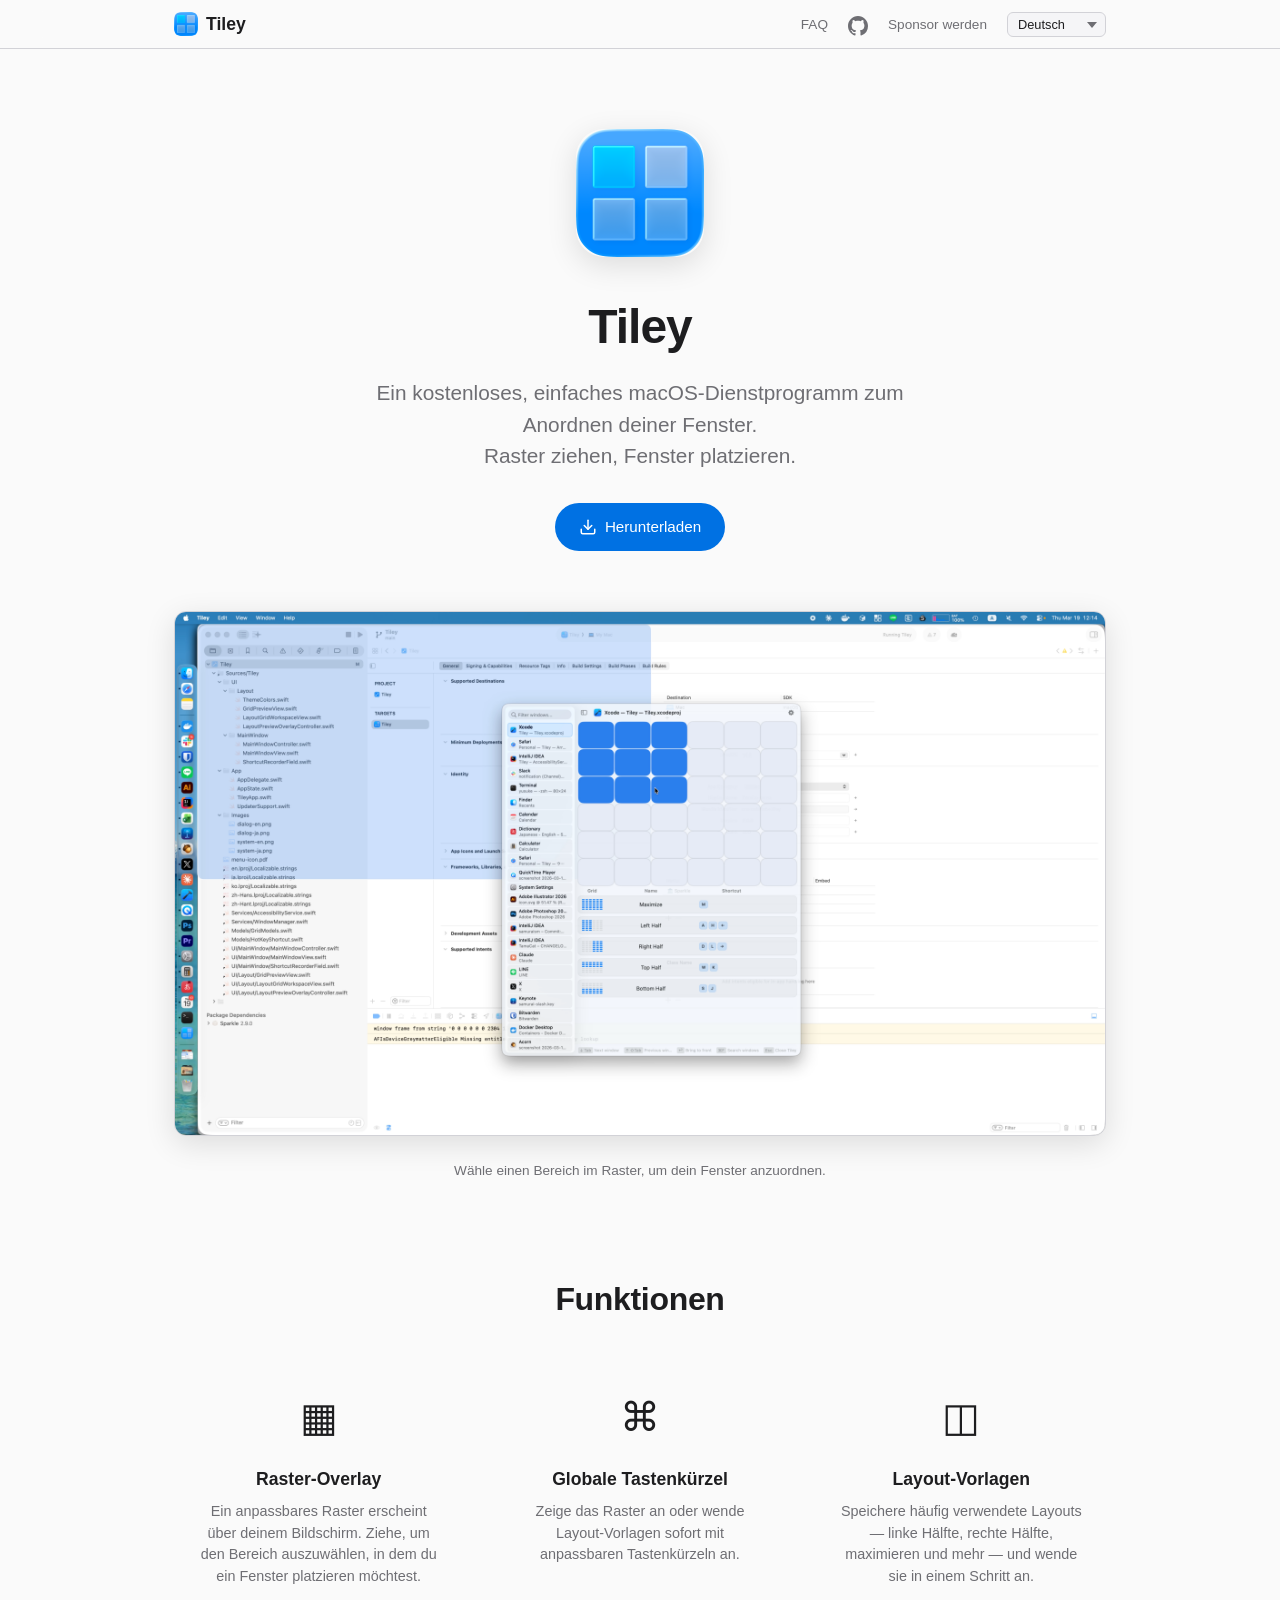
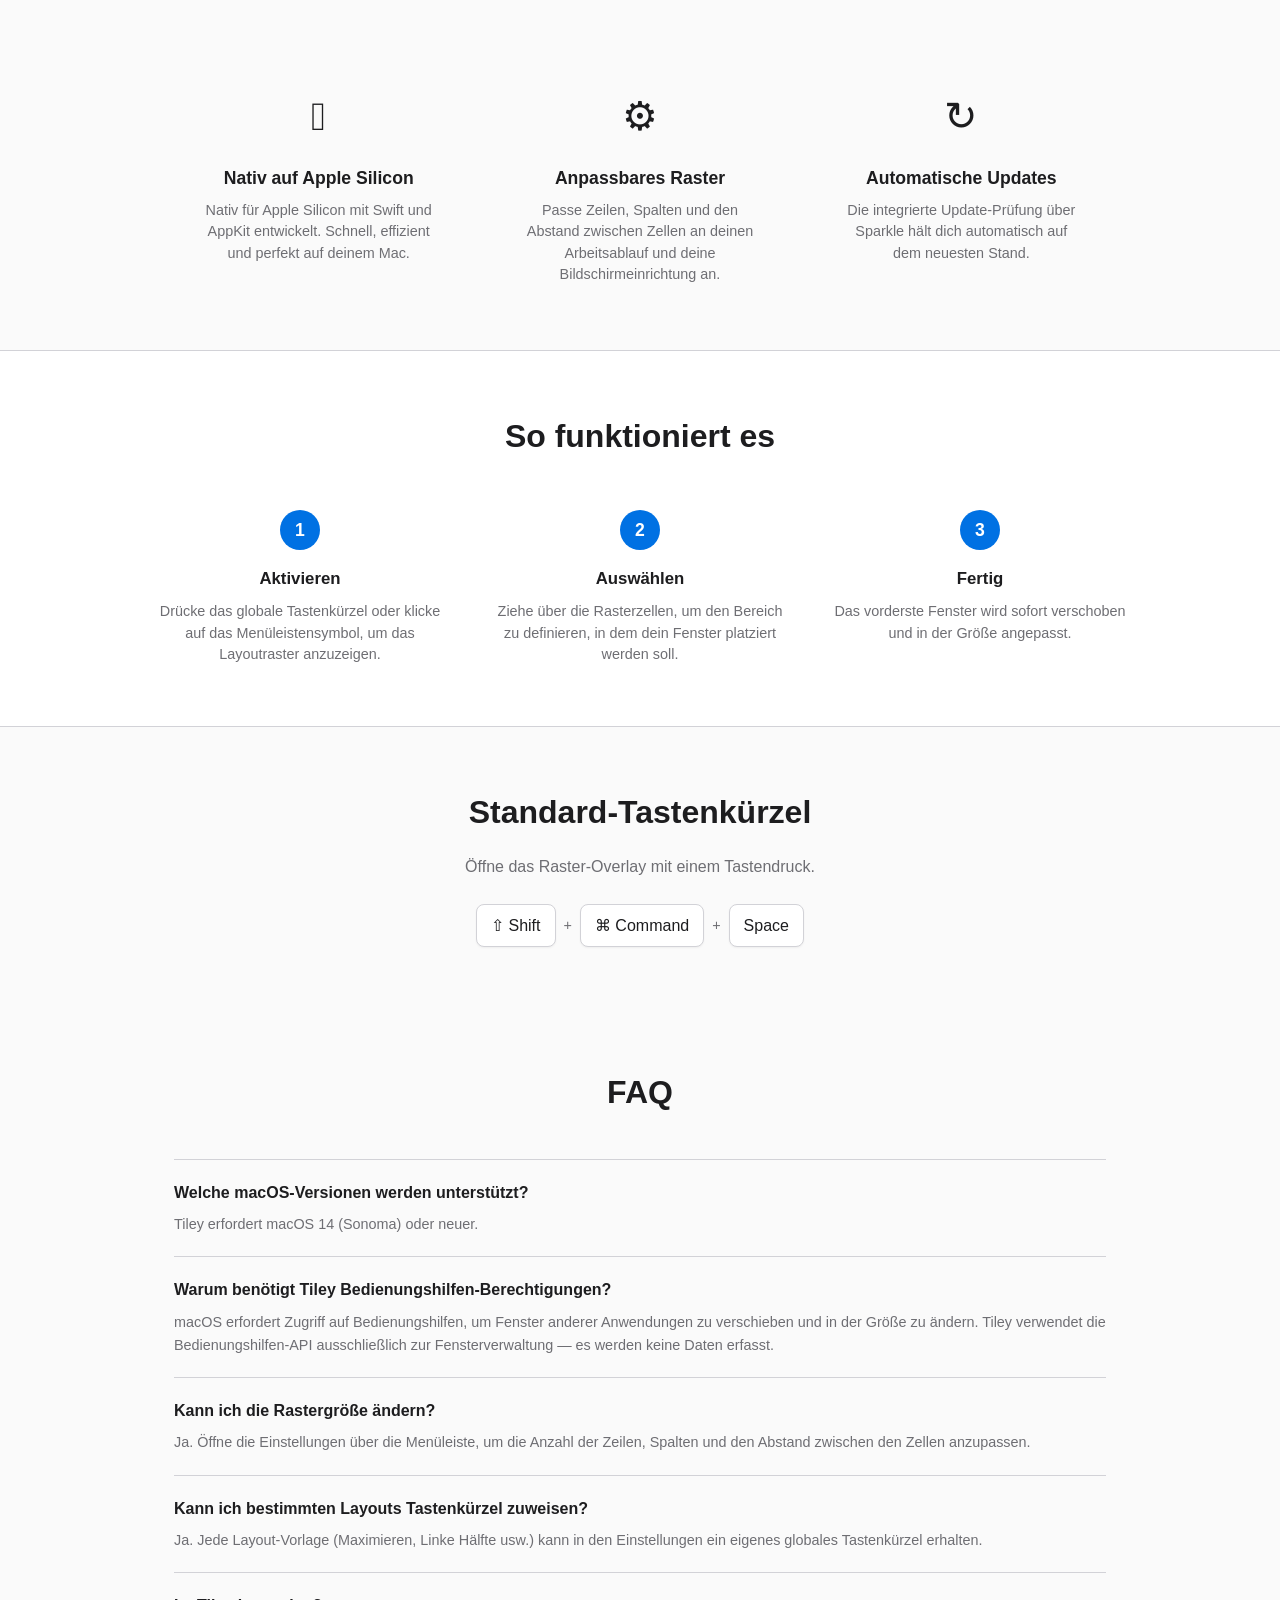
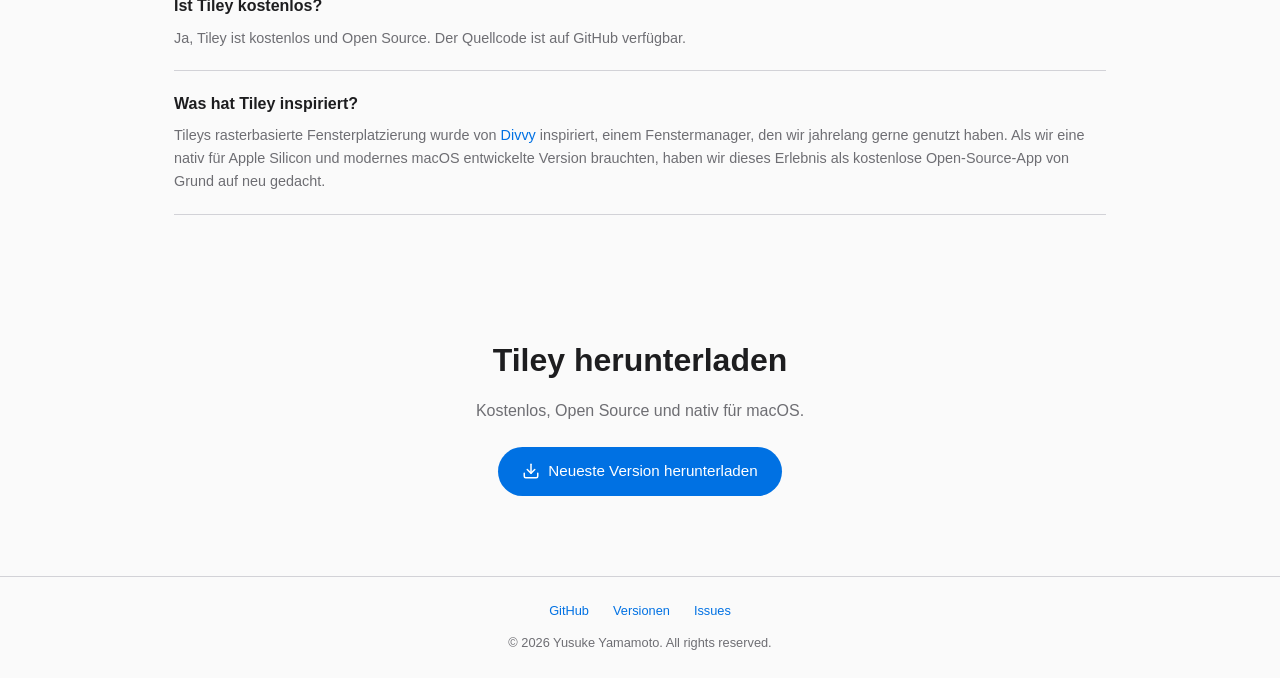
==== commit f1eaee1b: "Replace PNG screenshots with WebP across documentation: - Updated all localized documentation and RE" ====
--- a/docs/de/index.html
+++ b/docs/de/index.html
@@ -4,9 +4,10 @@
   <meta charset="UTF-8">
   <meta name="viewport" content="width=device-width, initial-scale=1.0">
   <title>Tiley — Fenster mühelos anordnen</title>
-  <meta name="description" content="Ein einfaches macOS-Dienstprogramm zum Anordnen deiner Fenster. Raster ziehen, Fenster platzieren.">
+  <meta name="description" content="Ein kostenloser, quelloffener macOS-Fenstermanager, nativ für Apple Silicon entwickelt. Raster ziehen, Fenster mühelos anordnen.">
+  <meta name="keywords" content="Tiley, Divvy, Divvy Alternative, Fenstermanager, macOS, Apple Silicon, Fenster anordnen, Raster, kostenlos, Open Source">
   <meta property="og:title" content="Tiley — Fenster mühelos anordnen">
-  <meta property="og:description" content="Ein einfaches macOS-Dienstprogramm zum Anordnen deiner Fenster.">
+  <meta property="og:description" content="Ein kostenloser, quelloffener macOS-Fenstermanager, nativ für Apple Silicon.">
   <meta property="og:type" content="website">
   <meta property="og:url" content="https://yusuke.github.io/tiley/de/">
   <meta property="og:image" content="https://yusuke.github.io/tiley/assets/images/og-image.png">
@@ -14,7 +15,7 @@
   <meta property="og:image:height" content="630">
   <meta name="twitter:card" content="summary_large_image">
   <meta name="twitter:title" content="Tiley — Fenster mühelos anordnen">
-  <meta name="twitter:description" content="Ein einfaches macOS-Dienstprogramm zum Anordnen deiner Fenster.">
+  <meta name="twitter:description" content="Ein kostenloser, quelloffener macOS-Fenstermanager, nativ für Apple Silicon.">
   <meta name="twitter:image" content="https://yusuke.github.io/tiley/assets/images/og-image.png">
   <link rel="alternate" hreflang="en" href="https://yusuke.github.io/tiley/">
   <link rel="alternate" hreflang="ja" href="https://yusuke.github.io/tiley/ja/">
@@ -73,7 +74,7 @@
 
   <section class="screenshot-section">
     <div class="screenshot-window">
-      <img src="../assets/images/screenshot-en.png" alt="Tiley Raster-Overlay – Bildschirmfoto" loading="lazy">
+      <img src="../assets/images/screenshot-en.webp" alt="Tiley Raster-Overlay – Bildschirmfoto" loading="lazy">
     </div>
     <p class="screenshot-caption">Wähle einen Bereich im Raster, um dein Fenster anzuordnen.</p>
   </section>
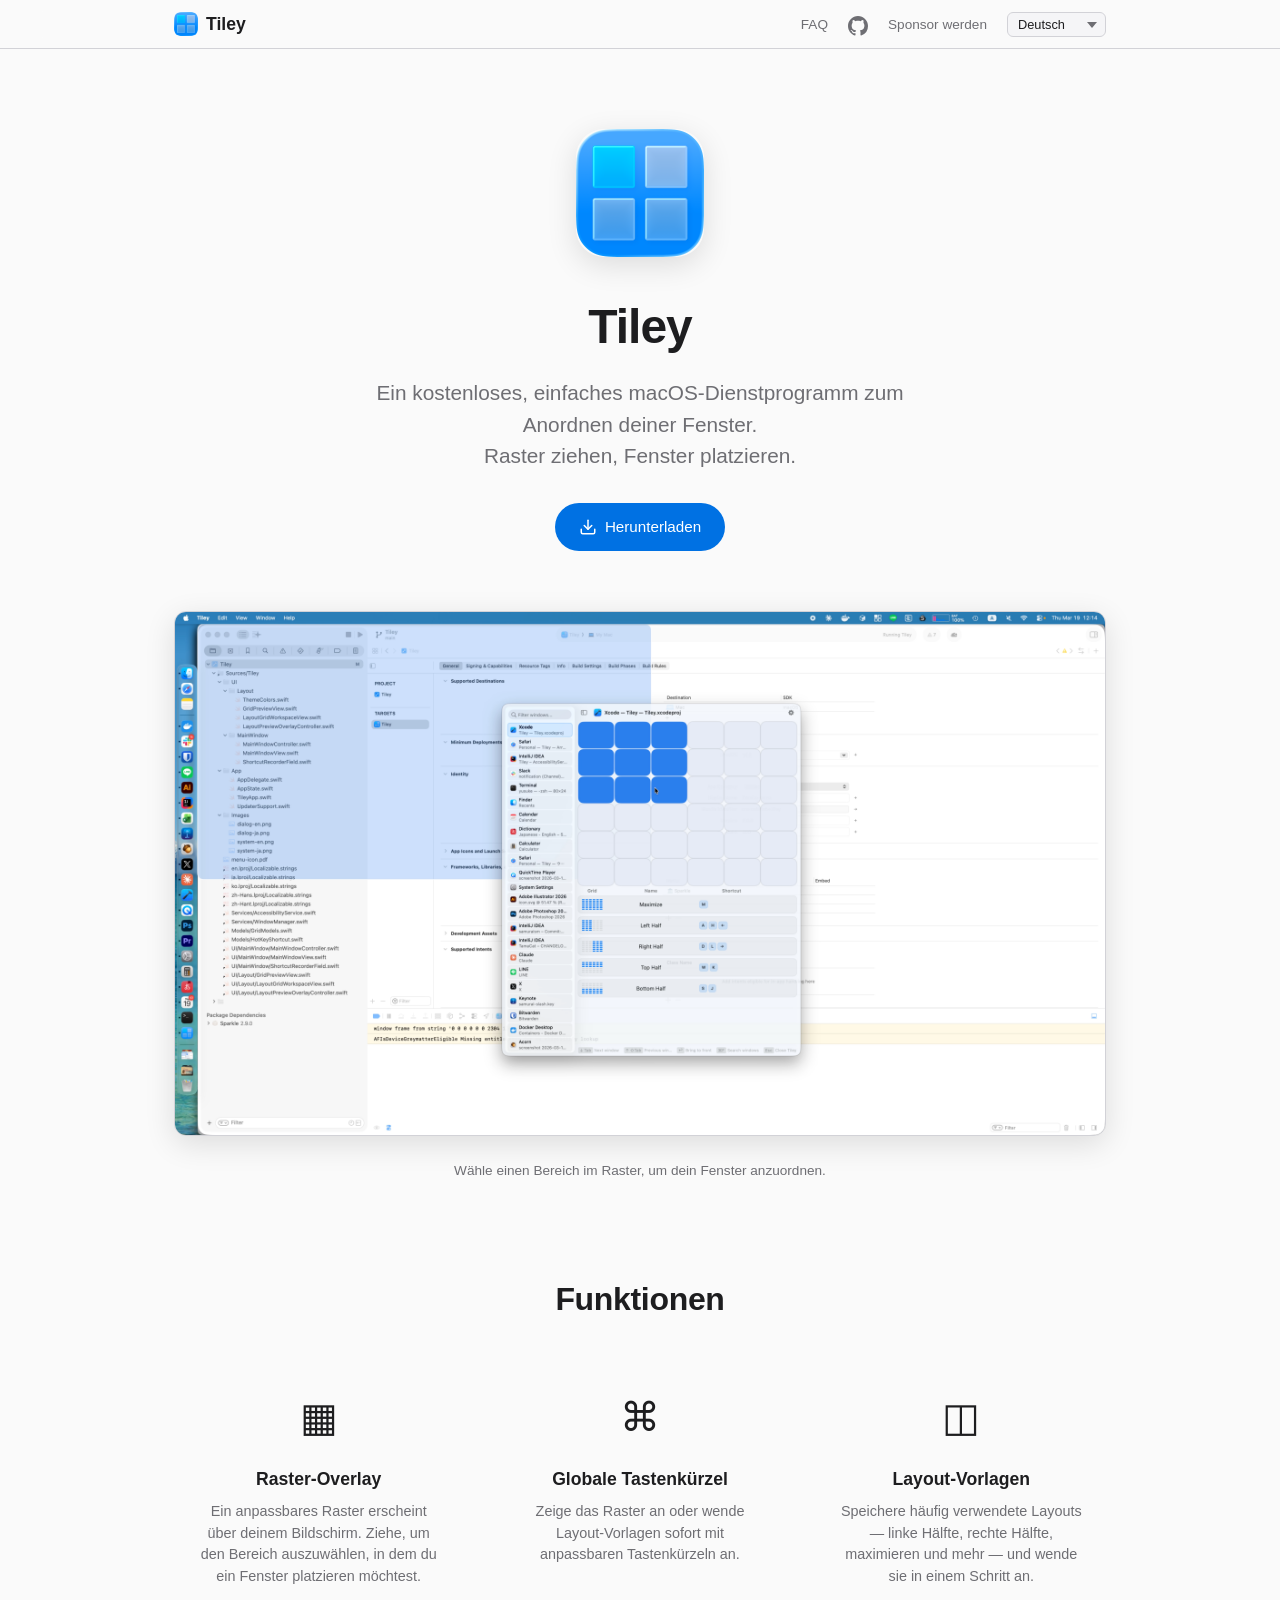
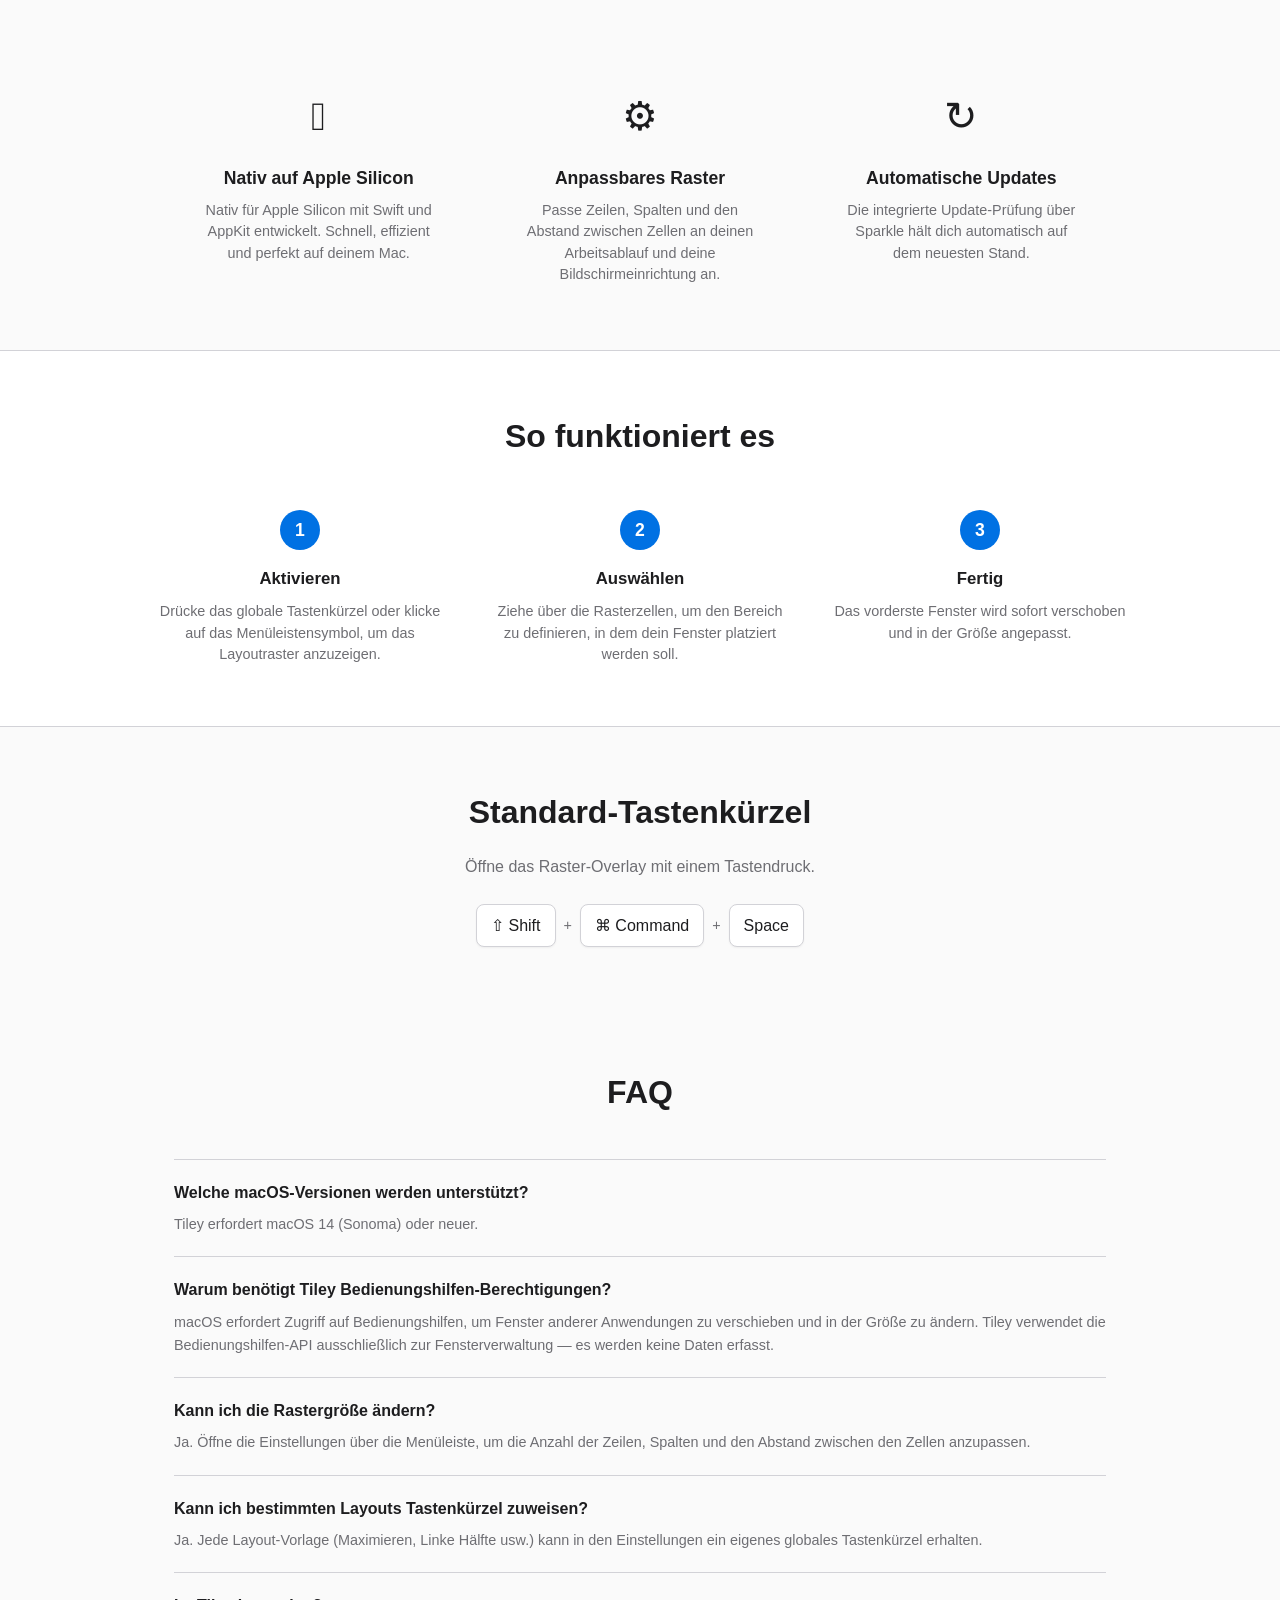
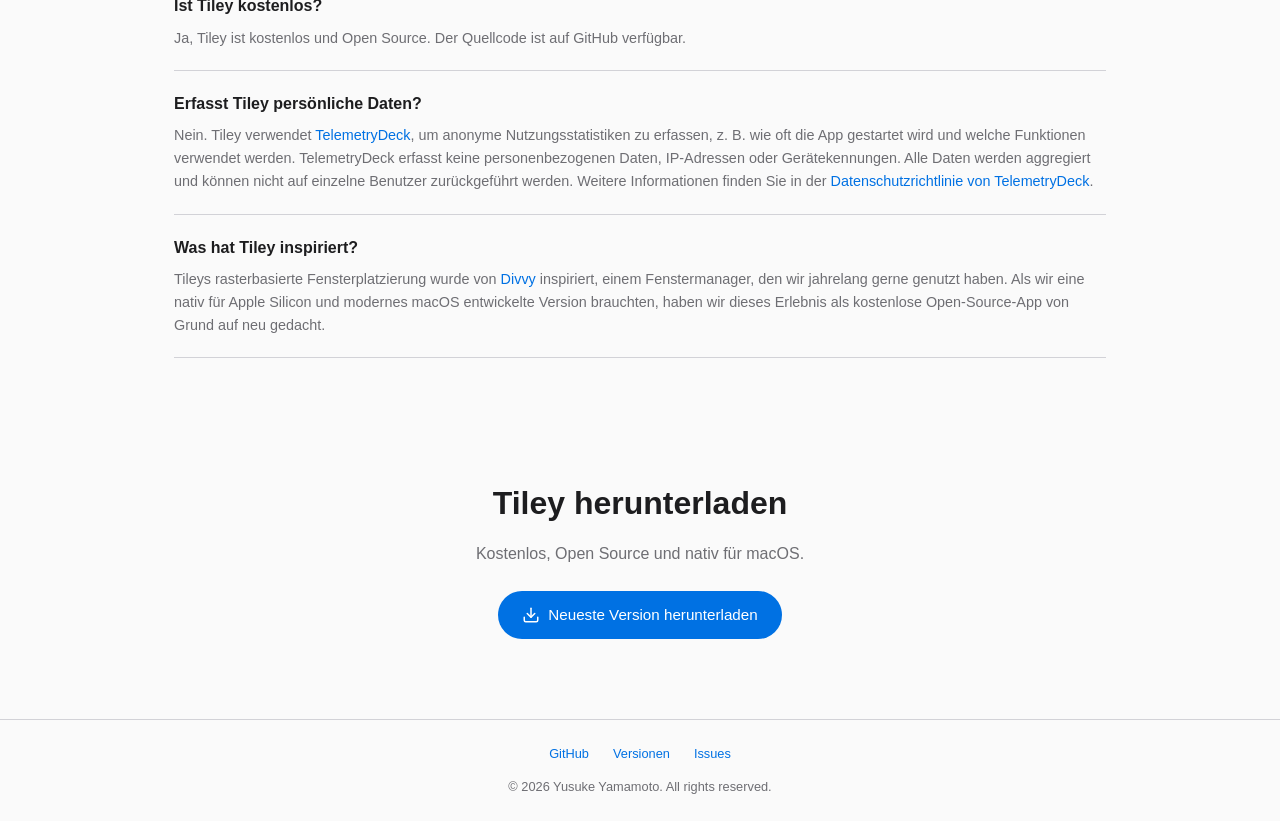
==== commit f0c6926e: "Integrate TelemetryDeck SDK for privacy-respecting usage analytics: - Added telemetry tracking for s" ====
--- a/docs/de/index.html
+++ b/docs/de/index.html
@@ -170,6 +170,10 @@
       <p class="faq-answer">Ja, Tiley ist kostenlos und Open Source. Der Quellcode ist auf GitHub verfügbar.</p>
     </div>
     <div class="faq-item">
+      <h3 class="faq-question">Erfasst Tiley persönliche Daten?</h3>
+      <p class="faq-answer">Nein. Tiley verwendet <a href="https://telemetrydeck.com" target="_blank" rel="noopener">TelemetryDeck</a>, um anonyme Nutzungsstatistiken zu erfassen, z. B. wie oft die App gestartet wird und welche Funktionen verwendet werden. TelemetryDeck erfasst keine personenbezogenen Daten, IP-Adressen oder Gerätekennungen. Alle Daten werden aggregiert und können nicht auf einzelne Benutzer zurückgeführt werden. Weitere Informationen finden Sie in der <a href="https://telemetrydeck.com/privacy/" target="_blank" rel="noopener">Datenschutzrichtlinie von TelemetryDeck</a>.</p>
+    </div>
+    <div class="faq-item">
       <h3 class="faq-question">Was hat Tiley inspiriert?</h3>
       <p class="faq-answer">Tileys rasterbasierte Fensterplatzierung wurde von <a href="https://mizage.com/divvy/" target="_blank" rel="noopener">Divvy</a> inspiriert, einem Fenstermanager, den wir jahrelang gerne genutzt haben. Als wir eine nativ für Apple Silicon und modernes macOS entwickelte Version brauchten, haben wir dieses Erlebnis als kostenlose Open-Source-App von Grund auf neu gedacht.</p>
     </div>
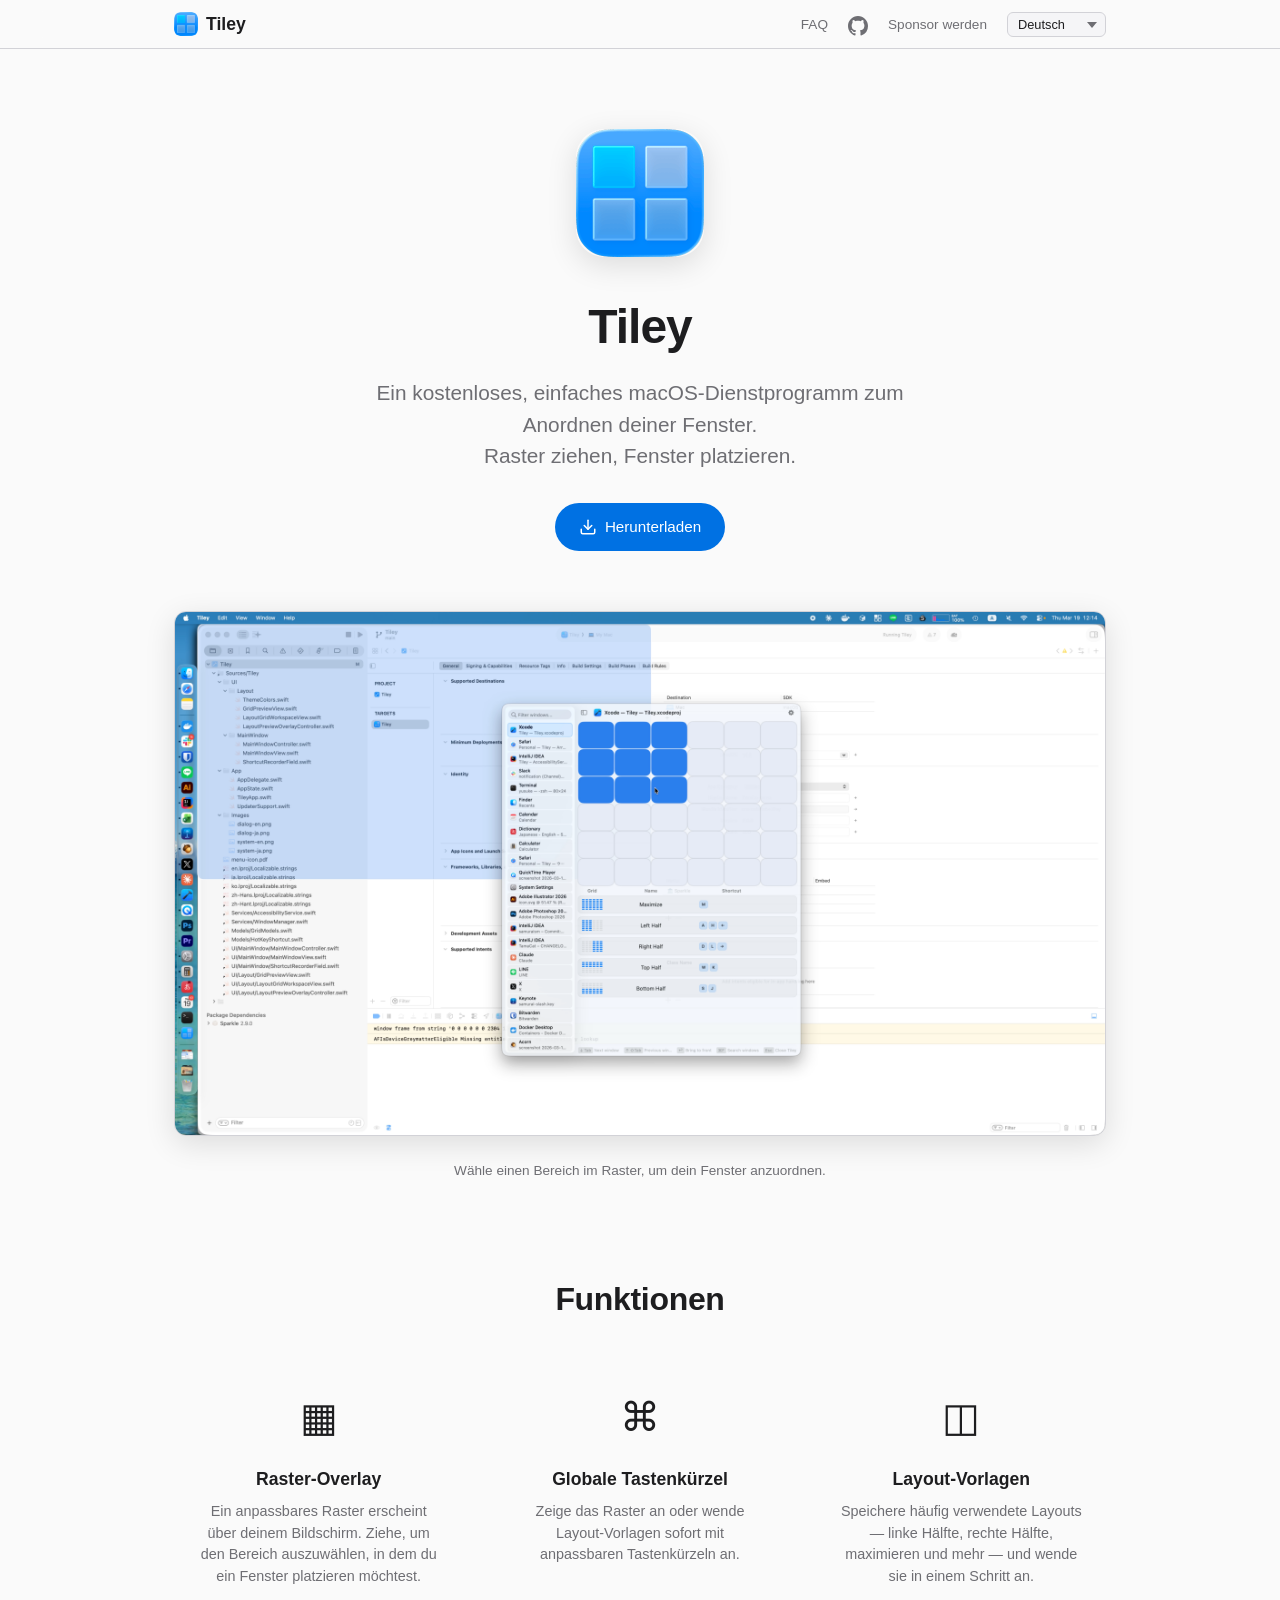
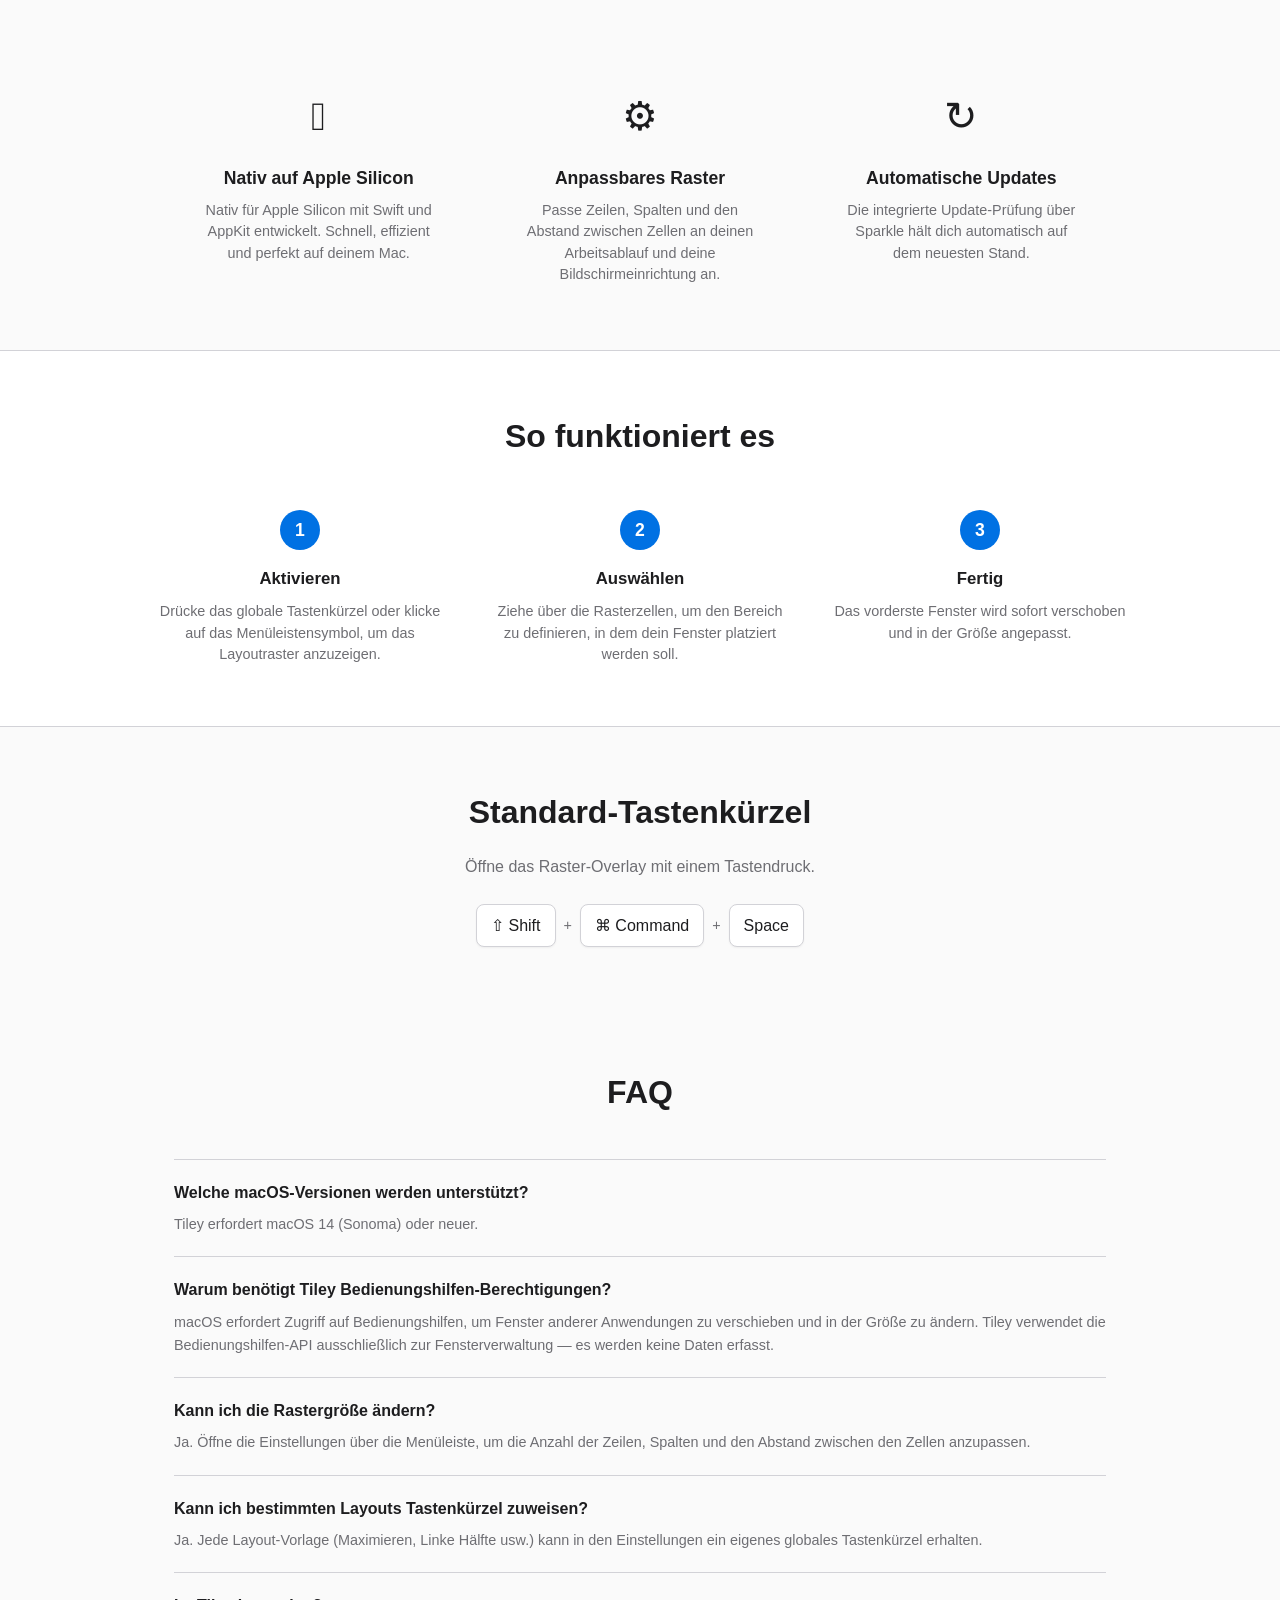
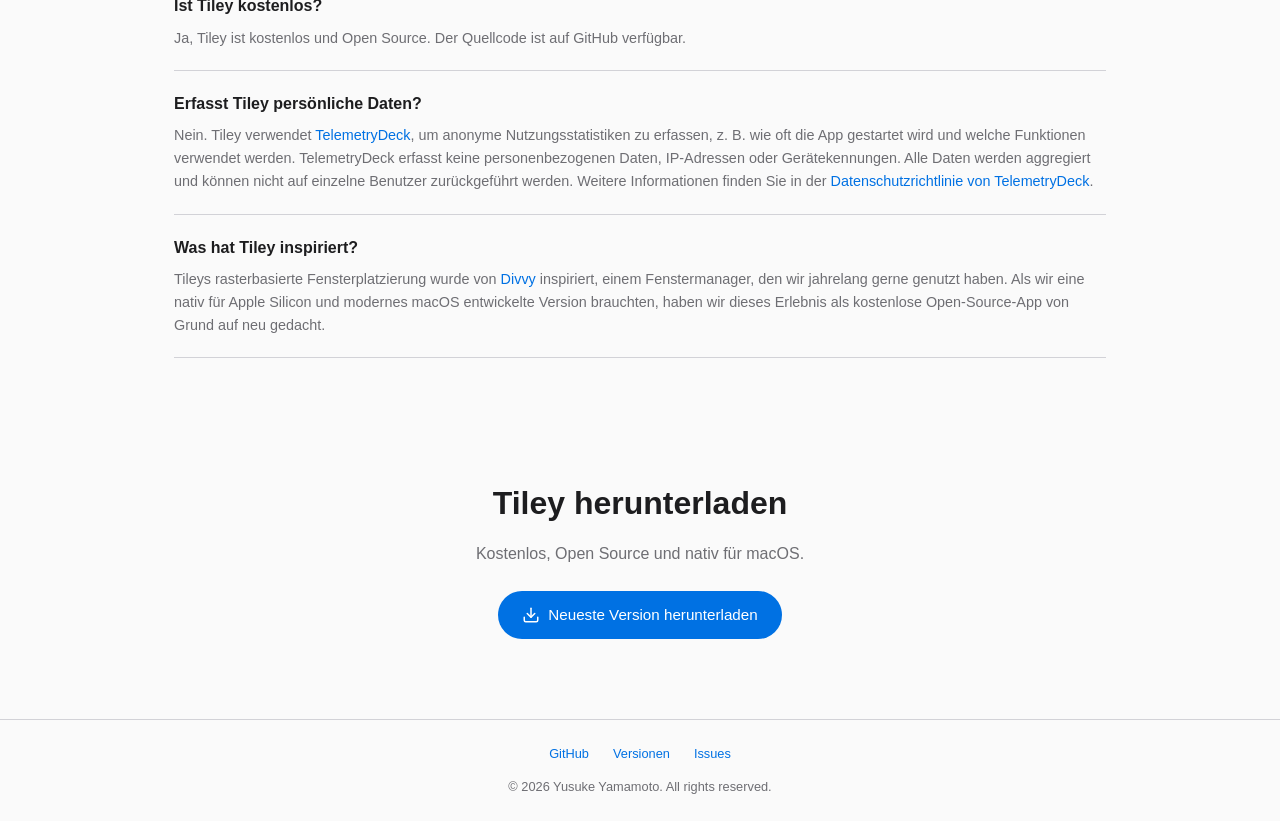
==== commit 58950997: "chore: Update favicon reference across localized docs and rename favicon file" ====
--- a/docs/de/index.html
+++ b/docs/de/index.html
@@ -29,7 +29,7 @@
   <link rel="alternate" hreflang="ru" href="https://yusuke.github.io/tiley/ru/">
   <link rel="alternate" hreflang="it" href="https://yusuke.github.io/tiley/it/">
   <link rel="alternate" hreflang="x-default" href="https://yusuke.github.io/tiley/">
-  <link rel="icon" type="image/png" href="../favicon.png">
+  <link rel="icon" type="image/png" href="../tiley-favicon.png">
   <link rel="stylesheet" href="../style.css">
 </head>
 <body>
